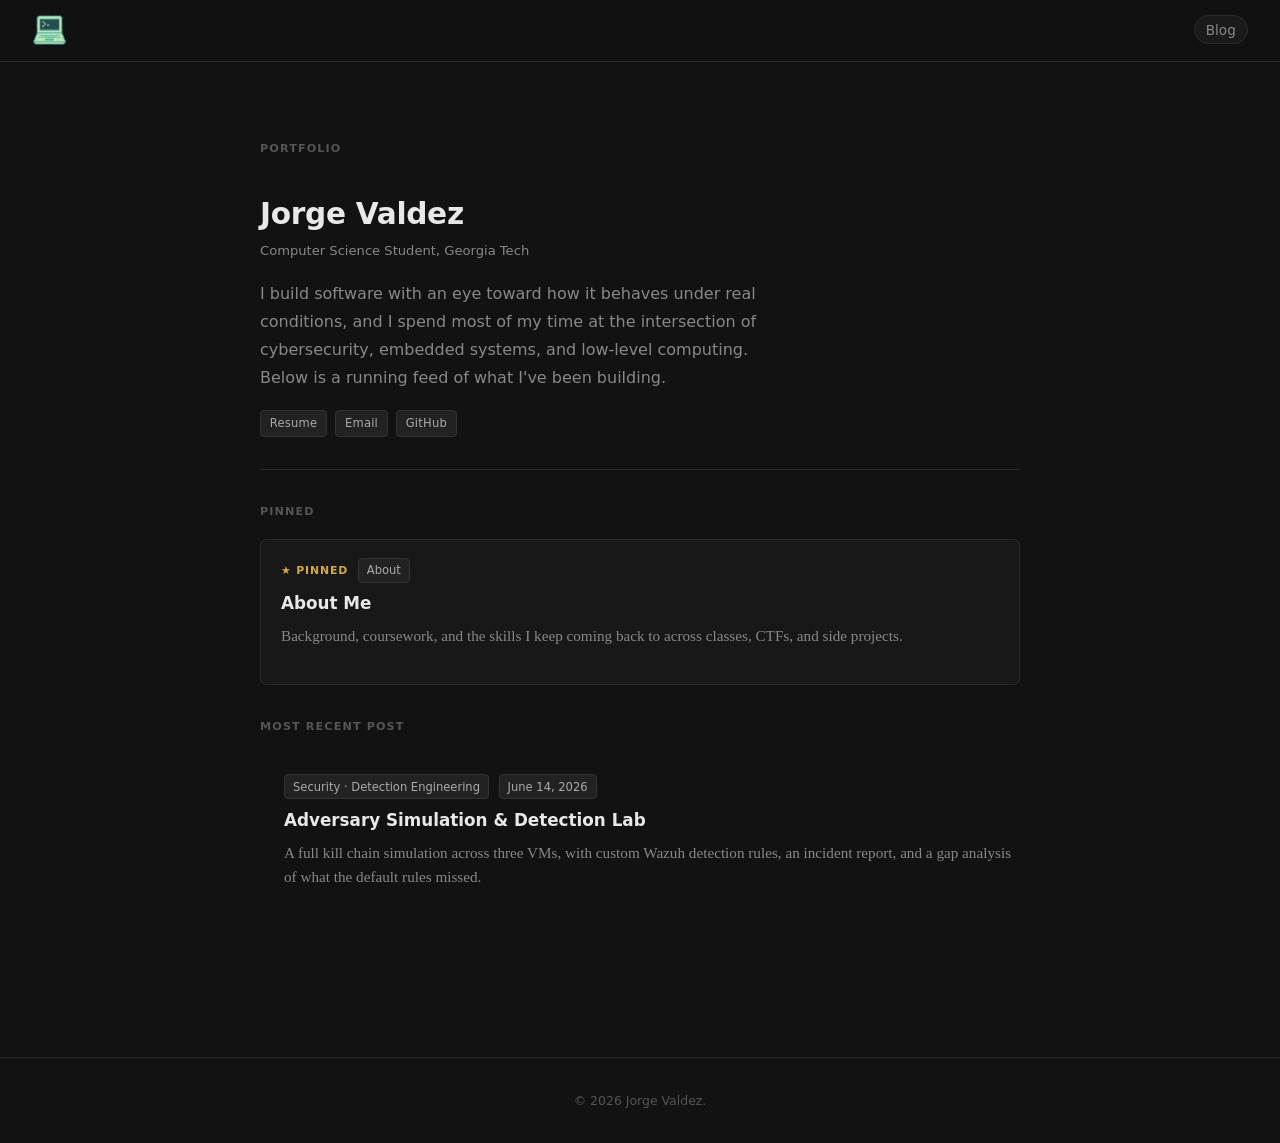
==== index.html @ afc17f44 "Fixed GUI Still want to fix my main portfolio but putting it all on the same website feels like the " ====
<!doctype html>
<html lang="en">
<head>
<meta charset="UTF-8" />
<meta name="viewport" content="width=device-width, initial-scale=1.0" />
<title>Jorge Valdez</title>
<meta name="description" content="Jorge Valdez is a Georgia Tech computer science student focused on cybersecurity, embedded systems, and software engineering." />
<link rel="stylesheet" href="styles.css" />
</head>
<body>

<nav class="navbar">
  <a class="navbar-logo" href="index.html" aria-label="Home">
    <img src="logo.png" alt="Jorge Valdez" />
  </a>
  <ul class="navbar-links">
    <li><a href="blog/index.html">Blog</a></li>
  </ul>
</nav>

<div class="page-wrapper" id="top">
  <main class="content" style="width: 100%; max-width: var(--content-w); margin: 0 auto;">
    <div class="page-head">
      <div class="headline">
        <div class="headline-copy">
          <p class="eyebrow">Portfolio</p>
          <h1 class="post-title">Jorge Valdez</h1>
          <p class="post-author">Computer Science Student, Georgia Tech</p>
          <p class="headline-text">
            I build software with an eye toward how it behaves under real
            conditions, and I spend most of my time at the intersection of
            cybersecurity, embedded systems, and low-level computing. Below
            is a running feed of what I've been building.
          </p>
          <div class="hero-actions">
            <a class="post-tag" href="resume.png" download>Resume</a>
            <a class="post-tag" href="mailto:valdezjorge841@gmail.com">Email</a>
            <a class="post-tag" href="https://github.com/jorgevaldezzz" target="_blank" rel="noreferrer">GitHub</a>
          </div>
        </div>
      </div>
    </div>

    <hr class="post-divider" />

    <p class="section-label">Pinned</p>
    <a class="post-list-item is-pinned" href="about.html" data-pinned-link>
      <div class="post-list-meta-row">
        <span class="post-list-pin" data-pinned-pin>&#9733; Pinned</span>
        <span class="post-list-tag" data-pinned-tag>About</span>
      </div>
      <div class="post-list-title" data-pinned-title>About Me</div>
      <p class="post-list-snippet" data-pinned-snippet>
        Background, coursework, and the skills I keep coming back to across
        classes, CTFs, and side projects.
      </p>
    </a>

    <p class="section-label">Most Recent Post</p>
    <ul class="post-list" id="recent-post-list" aria-live="polite">
      <li>
        <a
          class="post-list-item"
          href="projects/security-lab/index.html"
          data-latest-link
        >
          <div class="post-list-meta-row">
            <span class="post-list-tag" data-latest-category>Security &middot; Detection Engineering</span>
            <span class="post-list-tag" data-latest-date>June 14, 2026</span>
          </div>
          <div class="post-list-title" data-latest-title>Adversary Simulation &amp; Detection Lab</div>
          <p class="post-list-snippet" data-latest-summary>
            A full kill chain simulation across three VMs, with custom Wazuh
            detection rules, an incident report, and a gap analysis of what
            the default rules missed.
          </p>
        </a>
      </li>
    </ul>
  </main>
</div>

<footer class="site-footer">
  <p>&copy; 2026 Jorge Valdez.</p>
</footer>

<script src="scripts.js"></script>
</body>
</html>
---- styles.css ----
/* ============================================================
   Blog stylesheet - inspired by allistair.sh
   Dark-first, editorial, clean. Works standalone or imported.
   ============================================================ */


/* -- Tokens -------------------------------------------------- */

:root {
    --bg: #121212;
    --bg-surface: #1a1a1a;
    --bg-elevated: #222222;
    --bg-code: #181818;
    --border: #2a2a2a;
    --border-soft: #1e1e1e;
    --text: #e8e8e8;
    --text-muted: #888888;
    --text-subtle: #555555;
    --accent: #e8e8e8;
    --callout-info: #4a90d9;
    --callout-warn: #d4a843;
    --callout-note: #888888;
    --callout-danger: #c0504a;
    --callout-success: #4a9d6e;
    --callout-info-bg: rgba(74, 144, 217, 0.06);
    --callout-warn-bg: rgba(212, 168, 67, 0.06);
    --callout-note-bg: rgba(136, 136, 136, 0.05);
    --callout-danger-bg: rgba(192, 80, 74, 0.06);
    --callout-success-bg: rgba(74, 157, 110, 0.06);
    --link: #7db8e8;
    --link-hover: #a8d0f0;
    --tag-bg: #222222;
    --tag-text: #aaaaaa;
    --tag-border: #333333;
    --sidebar-w: 220px;
    --content-w: 760px;
    --gap: 3rem;
    --font-body: Georgia, "Times New Roman", serif;
    --font-ui: system-ui, -apple-system, "Segoe UI", sans-serif;
    --font-mono: "JetBrains Mono", "Fira Code", "Cascadia Code", monospace;
    --size-base: 16px;
    --lh-body: 1.75;
}


/* -- Reset / Base ------------------------------------------- */

*,
*::before,
*::after {
    box-sizing: border-box;
    margin: 0;
    padding: 0;
}

html {
    font-size: var(--size-base);
    scroll-behavior: smooth;
}

body {
    background: var(--bg);
    color: var(--text);
    font-family: var(--font-body);
    line-height: var(--lh-body);
    -webkit-font-smoothing: antialiased;
}

a {
    color: inherit;
}


/* -- Navbar -------------------------------------------------- */

.navbar {
    display: flex;
    align-items: center;
    justify-content: space-between;
    gap: 1rem;
    padding: 0.9rem 2rem;
    border-bottom: 1px solid var(--border);
    font-family: var(--font-ui);
    font-size: 0.85rem;
    position: sticky;
    top: 0;
    background: rgba(18, 18, 18, 0.92);
    backdrop-filter: blur(8px);
    z-index: 100;
}

.navbar-logo {
    display: inline-flex;
    align-items: center;
    font-weight: 600;
    color: var(--text);
    text-decoration: none;
    letter-spacing: -0.02em;
}

.navbar-logo img {
    display: block;
    height: 32px;
    width: auto;
}

.navbar-links {
    display: flex;
    gap: 0.75rem;
    list-style: none;
    flex-wrap: wrap;
}

.navbar-links a {
    color: var(--text-muted);
    text-decoration: none;
    transition: color 0.15s, border-color 0.15s, background 0.15s;
    border: 1px solid var(--border);
    background: var(--bg-surface);
    border-radius: 999px;
    padding: 0.35rem 0.7rem;
}

.navbar-links a:hover {
    color: var(--text);
}


/* -- Page shell --------------------------------------------- */

.page-wrapper {
    display: flex;
    justify-content: center;
    gap: var(--gap);
    padding: 3rem 1.5rem;
    max-width: 1140px;
    margin: 0 auto;
}


/* -- Sidebar TOC -------------------------------------------- */

.sidebar {
    width: var(--sidebar-w);
    flex-shrink: 0;
}

.sidebar-sticky {
    position: sticky;
    top: 2rem;
}

.sidebar-label {
    font-family: var(--font-ui);
    font-size: 0.7rem;
    font-weight: 600;
    letter-spacing: 0.1em;
    text-transform: uppercase;
    color: var(--text-subtle);
    margin-bottom: 0.75rem;
}

.toc {
    list-style: none;
    border-left: 1px solid var(--border);
    padding-left: 1rem;
}

.toc li {
    margin-bottom: 0.35rem;
}

.toc a {
    font-family: var(--font-ui);
    font-size: 0.82rem;
    color: var(--text-muted);
    text-decoration: none;
    display: block;
    padding: 0.15rem 0;
    transition: color 0.15s ease;
}

.toc a:hover,
.toc a.active {
    color: var(--text);
}

.toc a.active {
    border-left: 2px solid var(--accent);
    margin-left: -1rem;
    padding-left: calc(1rem - 2px);
}


/* -- Main content ------------------------------------------- */

.content {
    width: var(--content-w);
    max-width: 100%;
    min-width: 0;
}

.page-head {
    margin-bottom: 1.5rem;
}

.headline {
    display: flex;
    justify-content: space-between;
    gap: 1.5rem;
    align-items: start;
    margin-top: 0.75rem;
    padding: 1.1rem 0 0;
}

.headline-copy {
    min-width: 0;
}

.headline-text {
    color: var(--text-muted);
    font-family: var(--font-ui);
    max-width: 52ch;
    margin-top: 0.75rem;
}

.headline-links {
    display: flex;
    gap: 0.5rem;
    flex-wrap: wrap;
    justify-content: flex-end;
}

.content section {
    padding-bottom: 1rem;
    margin-bottom: 1.5rem;
    border-bottom: 1px solid var(--border-soft);
}

.content section:last-of-type {
    border-bottom: none;
}


/* -- Header -------------------------------------------------- */

.post-banner {
    width: 100%;
    min-height: 180px;
    margin-bottom: 2rem;
}

.post-title {
    font-family: var(--font-ui);
    font-size: 1.85rem;
    font-weight: 700;
    line-height: 1.25;
    letter-spacing: -0.02em;
    color: var(--text);
    margin-bottom: 1rem;
}

.post-author {
    font-family: var(--font-ui);
    font-size: 0.82rem;
    font-weight: 500;
    color: var(--text-muted);
    margin-top: -0.35rem;
    margin-bottom: 0.8rem;
}

.post-meta {
    display: flex;
    align-items: center;
    gap: 1rem;
    flex-wrap: wrap;
    font-family: var(--font-ui);
    font-size: 0.82rem;
    color: var(--text-muted);
    margin-bottom: 1.5rem;
}

.post-meta-sep {
    color: var(--text-subtle);
}

.post-tag {
    display: inline-block;
    font-family: var(--font-ui);
    font-size: 0.72rem;
    font-weight: 500;
    color: var(--tag-text);
    background: var(--tag-bg);
    border: 1px solid var(--tag-border);
    border-radius: 4px;
    padding: 0.15rem 0.55rem;
    text-decoration: none;
    letter-spacing: 0.02em;
    transition: border-color 0.15s, color 0.15s;
}

.post-tag:hover {
    border-color: #555;
    color: var(--text);
}

.post-divider {
    border: none;
    border-top: 1px solid var(--border);
    margin: 1.5rem 0 2rem;
}


/* -- Typography --------------------------------------------- */

.content h1,
.content h2,
.content h3,
.content h4 {
    font-family: var(--font-ui);
    font-weight: 600;
    line-height: 1.3;
    color: var(--text);
    margin-top: 2.25rem;
    margin-bottom: 0.75rem;
    letter-spacing: -0.01em;
}

.content h2 {
    font-size: 1.3rem;
}

.content h3 {
    font-size: 1.1rem;
}

.content h4 {
    font-size: 1rem;
}

.content section[id] {
    scroll-margin-top: 4.5rem;
}

.content h2[id],
.content h3[id],
.content h4[id] {
    scroll-margin-top: 1.5rem;
}

.content p {
    margin-bottom: 1.1rem;
}

.content strong {
    font-weight: 600;
    color: var(--text);
}

.content em {
    font-style: italic;
}

.content ul,
.content ol {
    padding-left: 1.5rem;
    margin-bottom: 1.1rem;
}

.content li {
    margin-bottom: 0.35rem;
}

.content blockquote {
    border-left: 3px solid var(--border);
    margin: 1.5rem 0;
    padding: 0.5rem 1.25rem;
    color: var(--text-muted);
    font-style: italic;
}

.eyebrow {
    font-family: var(--font-ui);
    font-size: 0.7rem;
    font-weight: 600;
    letter-spacing: 0.1em;
    text-transform: uppercase;
    color: var(--text-subtle);
}

.content table {
    width: 100%;
    border-collapse: collapse;
    margin: 1.25rem 0 1.5rem;
    font-family: var(--font-ui);
    font-size: 0.85rem;
    border: 1px solid var(--border);
    background: var(--bg-surface);
}

.content thead th {
    text-align: left;
    font-weight: 600;
    color: var(--text);
    background: var(--bg-elevated);
    border-bottom: 1px solid var(--border);
}

.content th,
.content td {
    padding: 0.75rem 0.9rem;
    vertical-align: top;
    border-bottom: 1px solid var(--border-soft);
}

.content tbody tr:last-child th,
.content tbody tr:last-child td {
    border-bottom: none;
}

.content tbody tr:hover {
    background: rgba(255, 255, 255, 0.02);
}

@media (max-width: 700px) {
    .content table {
        display: block;
        overflow-x: auto;
        -webkit-overflow-scrolling: touch;
    }
    .content table thead,
    .content table tbody {
        display: table;
        min-width: 100%;
    }
    .content th,
    .content td {
        white-space: normal;
    }
}


/* -- Images -------------------------------------------------- */

.content img {
    max-width: 100%;
    border-radius: 5px;
    border: 1px solid var(--border);
    display: block;
    margin: 1.5rem 0 0.5rem;
}

.content figure {
    margin: 1.5rem 0;
}

.series-grid {
    display: grid;
    grid-template-columns: repeat(2, minmax(0, 1fr));
    gap: 1rem;
    margin-top: 1rem;
}

.series-card {
    display: block;
    text-decoration: none;
    color: var(--text);
    border: 1px solid var(--border);
    border-radius: 6px;
    background: var(--bg-surface);
    padding: 1rem;
}

.series-card:hover {
    border-color: #3b3b3b;
}

.series-label {
    display: block;
    font-family: var(--font-ui);
    font-size: 0.7rem;
    letter-spacing: 0.08em;
    text-transform: uppercase;
    color: var(--text-subtle);
    margin-bottom: 0.5rem;
}

.series-card strong {
    display: block;
    font-family: var(--font-ui);
    margin-bottom: 0.35rem;
}


/* -- Inline code -------------------------------------------- */

.content :not(pre)>code {
    font-family: var(--font-mono);
    font-size: 0.83em;
    background: var(--bg-elevated);
    color: #d4b896;
    border: 1px solid var(--border);
    border-radius: 3px;
    padding: 0.1em 0.35em;
}


/* -- Code blocks -------------------------------------------- */

.content pre {
    position: relative;
    background: var(--bg-code);
    border: 1px solid var(--border);
    border-radius: 6px;
    margin: 1.5rem 0;
    overflow-x: auto;
    tab-size: 2;
}

.content pre[data-filename]::before {
    content: attr(data-filename);
    display: block;
    font-family: var(--font-ui);
    font-size: 0.75rem;
    color: var(--text-muted);
    background: var(--bg-elevated);
    border-bottom: 1px solid var(--border);
    padding: 0.45rem 1rem;
    border-radius: 6px 6px 0 0;
    font-style: italic;
}

.content pre code {
    display: block;
    padding: 1.1rem 1.25rem;
    font-family: var(--font-mono);
    font-size: 0.82rem;
    line-height: 1.65;
    color: #c9c9c9;
    background: none;
    border: none;
    border-radius: 0;
    white-space: pre;
    overflow-x: auto;
    counter-reset: line;
}

.content pre code .line {
    display: block;
    counter-increment: line;
}

.content pre code .line::before {
    content: counter(line);
    display: inline-block;
    width: 2.5rem;
    padding-right: 1rem;
    color: var(--text-subtle);
    text-align: right;
    user-select: none;
    font-size: 0.75em;
}


/* -- Callouts ----------------------------------------------- */

.callout {
    border-left: 3px solid;
    border-radius: 0 5px 5px 0;
    padding: 0.85rem 1.15rem;
    margin: 1.5rem 0;
    font-family: var(--font-ui);
    font-size: 0.88rem;
    line-height: 1.6;
}

.callout-label {
    font-weight: 700;
    font-size: 0.75rem;
    letter-spacing: 0.08em;
    text-transform: uppercase;
    margin-bottom: 0.4rem;
    display: block;
}

.callout p {
    margin: 0;
}

.callout--note {
    background: var(--callout-note-bg);
    border-color: var(--callout-note);
    color: var(--text-muted);
}

.callout--note .callout-label {
    color: var(--callout-note);
}

.callout--info {
    background: var(--callout-info-bg);
    border-color: var(--callout-info);
    color: #a8c8e8;
}

.callout--info .callout-label {
    color: var(--callout-info);
}

.callout--warn,
.callout--warning {
    background: var(--callout-warn-bg);
    border-color: var(--callout-warn);
    color: #d4c080;
}

.callout--warn .callout-label,
.callout--warning .callout-label {
    color: var(--callout-warn);
}

.callout--danger,
.callout--important {
    background: var(--callout-danger-bg);
    border-color: var(--callout-danger);
    color: #e0a0a0;
}

.callout--danger .callout-label,
.callout--important .callout-label {
    color: var(--callout-danger);
}

.callout--success {
    background: var(--callout-success-bg);
    border-color: var(--callout-success);
    color: #90c8a8;
}

.callout--success .callout-label {
    color: var(--callout-success);
}


/* -- Breadcrumb --------------------------------------------- */

.breadcrumb {
    display: flex;
    align-items: center;
    gap: 0.4rem;
    font-family: var(--font-ui);
    font-size: 0.8rem;
    color: var(--text-muted);
    margin-bottom: 1.5rem;
}

.breadcrumb a {
    color: var(--text-muted);
    text-decoration: none;
}

.breadcrumb a:hover {
    color: var(--text);
}

.breadcrumb-sep {
    color: var(--text-subtle);
}


/* -- Post nav ----------------------------------------------- */

.post-nav {
    display: flex;
    justify-content: space-between;
    gap: 1rem;
    margin-top: 3rem;
    padding-top: 1.5rem;
    border-top: 1px solid var(--border);
    font-family: var(--font-ui);
    font-size: 0.82rem;
}

.post-nav a {
    color: var(--text-muted);
    text-decoration: none;
    transition: color 0.15s;
}

.post-nav a:hover {
    color: var(--text);
}

.post-nav-next {
    text-align: right;
}


/* -- Footer ----------------------------------------------- */

.site-footer {
    font-family: var(--font-ui);
    font-size: 0.78rem;
    color: var(--text-subtle);
    text-align: center;
    padding: 2rem 1.5rem;
    border-top: 1px solid var(--border);
    margin-top: 4rem;
}

.site-footer a {
    color: var(--text-muted);
    text-decoration: none;
}

.site-footer a:hover {
    color: var(--text);
}

.footer-links {
    display: flex;
    justify-content: center;
    gap: 1.25rem;
    list-style: none;
    margin-top: 0.75rem;
}


/* -- Responsive --------------------------------------------- */

@media (max-width: 900px) {
    .page-wrapper {
        padding: 2rem 1.25rem;
    }
    .sidebar {
        display: none;
    }
    .content {
        width: 100%;
    }
    .navbar {
        padding: 0.9rem 1rem;
        flex-direction: column;
        align-items: flex-start;
    }
    .headline {
        flex-direction: column;
    }
    .headline-links {
        justify-content: flex-start;
    }
    .series-grid {
        grid-template-columns: 1fr;
    }
}

@media (max-width: 600px) {
    .page-wrapper {
        padding: 1.5rem 1rem;
    }
    .post-title {
        font-size: 1.45rem;
    }
}


/* ============================================================
   Additions for the combined about-me + projects single page.
   These extend the tokens above rather than introducing new ones.
   ============================================================ */

/* Skill / interest chips, reusing the post-tag look but non-link */
.chip-row {
    display: flex;
    flex-wrap: wrap;
    gap: 0.5rem;
    margin: 1rem 0 1.5rem;
}

.chip {
    display: inline-block;
    font-family: var(--font-ui);
    font-size: 0.78rem;
    color: var(--tag-text);
    background: var(--tag-bg);
    border: 1px solid var(--tag-border);
    border-radius: 4px;
    padding: 0.3rem 0.65rem;
}

/* Project entries within the Projects section */
.project-entry {
    margin-bottom: 2rem;
    padding-bottom: 1.5rem;
    border-bottom: 1px solid var(--border-soft);
}

.project-entry:last-child {
    border-bottom: none;
    margin-bottom: 0;
    padding-bottom: 0;
}

.project-stack {
    font-family: var(--font-ui);
    font-size: 0.82rem;
    color: var(--text-subtle);
    margin-top: -0.5rem;
    margin-bottom: 0.75rem;
}

.project-links {
    display: flex;
    gap: 1rem;
    font-family: var(--font-ui);
    font-size: 0.82rem;
    margin-top: 0.5rem;
}

.project-links a {
    color: var(--link);
    text-decoration: none;
    border-bottom: 1px solid transparent;
}

.project-links a:hover {
    color: var(--link-hover);
    border-bottom-color: var(--link-hover);
}

/* Featured project (Security Lab) gets a slightly raised card */
.feature-card {
    background: var(--bg-surface);
    border: 1px solid var(--border);
    border-radius: 6px;
    padding: 1.25rem 1.5rem;
    margin: 1rem 0 1.5rem;
}

.feature-card h3 {
    margin-top: 0;
}

/* ============================================================
   Home page: blog-style post feed (pinned entry + project list)
   ============================================================ */

.post-list {
    list-style: none;
}

.post-list-item {
    display: block;
    padding: 1.25rem 0;
    border-bottom: 1px solid var(--border-soft);
    text-decoration: none;
    color: inherit;
}

.post-list-item:last-child {
    border-bottom: none;
}

.post-list-item.is-pinned {
    display: block;
    background: var(--callout-note-bg);
    border: 1px solid var(--border);
    border-radius: 6px;
    padding: 1.1rem 1.25rem;
    margin-bottom: 1.5rem;
}

.post-list-meta-row {
    display: flex;
    align-items: center;
    gap: 0.6rem;
    margin-bottom: 0.4rem;
    flex-wrap: wrap;
}

.post-list-pin {
    font-family: var(--font-ui);
    font-size: 0.68rem;
    font-weight: 700;
    letter-spacing: 0.08em;
    text-transform: uppercase;
    color: var(--callout-warn);
}

.post-list-tag {
    font-family: var(--font-ui);
    font-size: 0.72rem;
    color: var(--tag-text);
    background: var(--tag-bg);
    border: 1px solid var(--tag-border);
    border-radius: 4px;
    padding: 0.1rem 0.5rem;
}

.post-list-title {
    font-family: var(--font-ui);
    font-size: 1.05rem;
    font-weight: 600;
    color: var(--text);
    margin-bottom: 0.35rem;
    transition: color 0.15s;
}

.post-list-item:hover .post-list-title {
    color: var(--link-hover);
}

.post-list-snippet {
    font-family: var(--font-body);
    font-size: 0.95rem;
    color: var(--text-muted);
    line-height: 1.6;
}

.hero-actions {
    display: flex;
    gap: 0.5rem;
    flex-wrap: wrap;
    margin: 1rem 0 0.5rem;
}

.section-label {
    font-family: var(--font-ui);
    font-size: 0.7rem;
    font-weight: 600;
    letter-spacing: 0.1em;
    text-transform: uppercase;
    color: var(--text-subtle);
    margin: 2rem 0 0.5rem;
}

.section-label:first-child {
    margin-top: 0;
}

/* ============================================================
   Minimal blog home (allistair.sh-style): narrow single column,
   bracketed section markers, plain post list, icon footer.
   ============================================================ */

.minimal-nav {
    display: flex;
    align-items: center;
    justify-content: space-between;
    max-width: 640px;
    margin: 0 auto;
    padding: 1.5rem 1.5rem 0;
    font-family: var(--font-ui);
    font-size: 0.9rem;
}

.minimal-nav a {
    color: var(--text);
    text-decoration: none;
}

.minimal-nav-links {
    display: flex;
    gap: 1.25rem;
    list-style: none;
}

.minimal-nav-links a {
    color: var(--text-muted);
}

.minimal-nav-links a:hover {
    color: var(--text);
}

.minimal-page {
    max-width: 640px;
    margin: 0 auto;
    padding: 2.5rem 1.5rem 4rem;
    font-family: var(--font-ui);
}

.minimal-page p {
    color: var(--text-muted);
    line-height: 1.75;
    margin-bottom: 1.1rem;
}

.minimal-page p.lead {
    color: var(--text);
    font-size: 1.05rem;
}

.bracket-label {
    display: inline-block;
    font-size: 0.85rem;
    color: var(--text-subtle);
    margin: 2.5rem 0 1rem;
}

.bracket-label:first-of-type {
    margin-top: 2rem;
}

.bracket-label a {
    color: var(--text-subtle);
    text-decoration: none;
}

.bracket-label a:hover {
    color: var(--text);
}

.post-year {
    font-family: var(--font-ui);
    font-size: 0.78rem;
    color: var(--text-subtle);
    margin: 1.5rem 0 0.5rem;
}

.plain-post-list {
    list-style: none;
}

.plain-post-entry {
    padding: 0.85rem 0;
}

.plain-post-title {
    color: var(--text);
    text-decoration: none;
    font-weight: 500;
    transition: color 0.15s;
}

.plain-post-title:hover {
    color: var(--link-hover);
}

.plain-post-meta {
    display: block;
    font-size: 0.8rem;
    color: var(--text-subtle);
    margin-top: 0.2rem;
}

.minimal-footer {
    max-width: 640px;
    margin: 3rem auto 0;
    padding: 1.5rem 1.5rem 2.5rem;
    border-top: 1px solid var(--border-soft);
    font-family: var(--font-ui);
    font-size: 0.8rem;
    color: var(--text-subtle);
}

.minimal-footer-icons {
    display: flex;
    gap: 1rem;
    list-style: none;
    margin-top: 0.75rem;
}

.minimal-footer-icons a {
    display: inline-flex;
    align-items: center;
    color: var(--text-muted);
    text-decoration: none;
}

.minimal-footer-icons a:hover {
    color: var(--text);
}

.minimal-footer-icons svg {
    width: 16px;
    height: 16px;
    fill: currentColor;
}
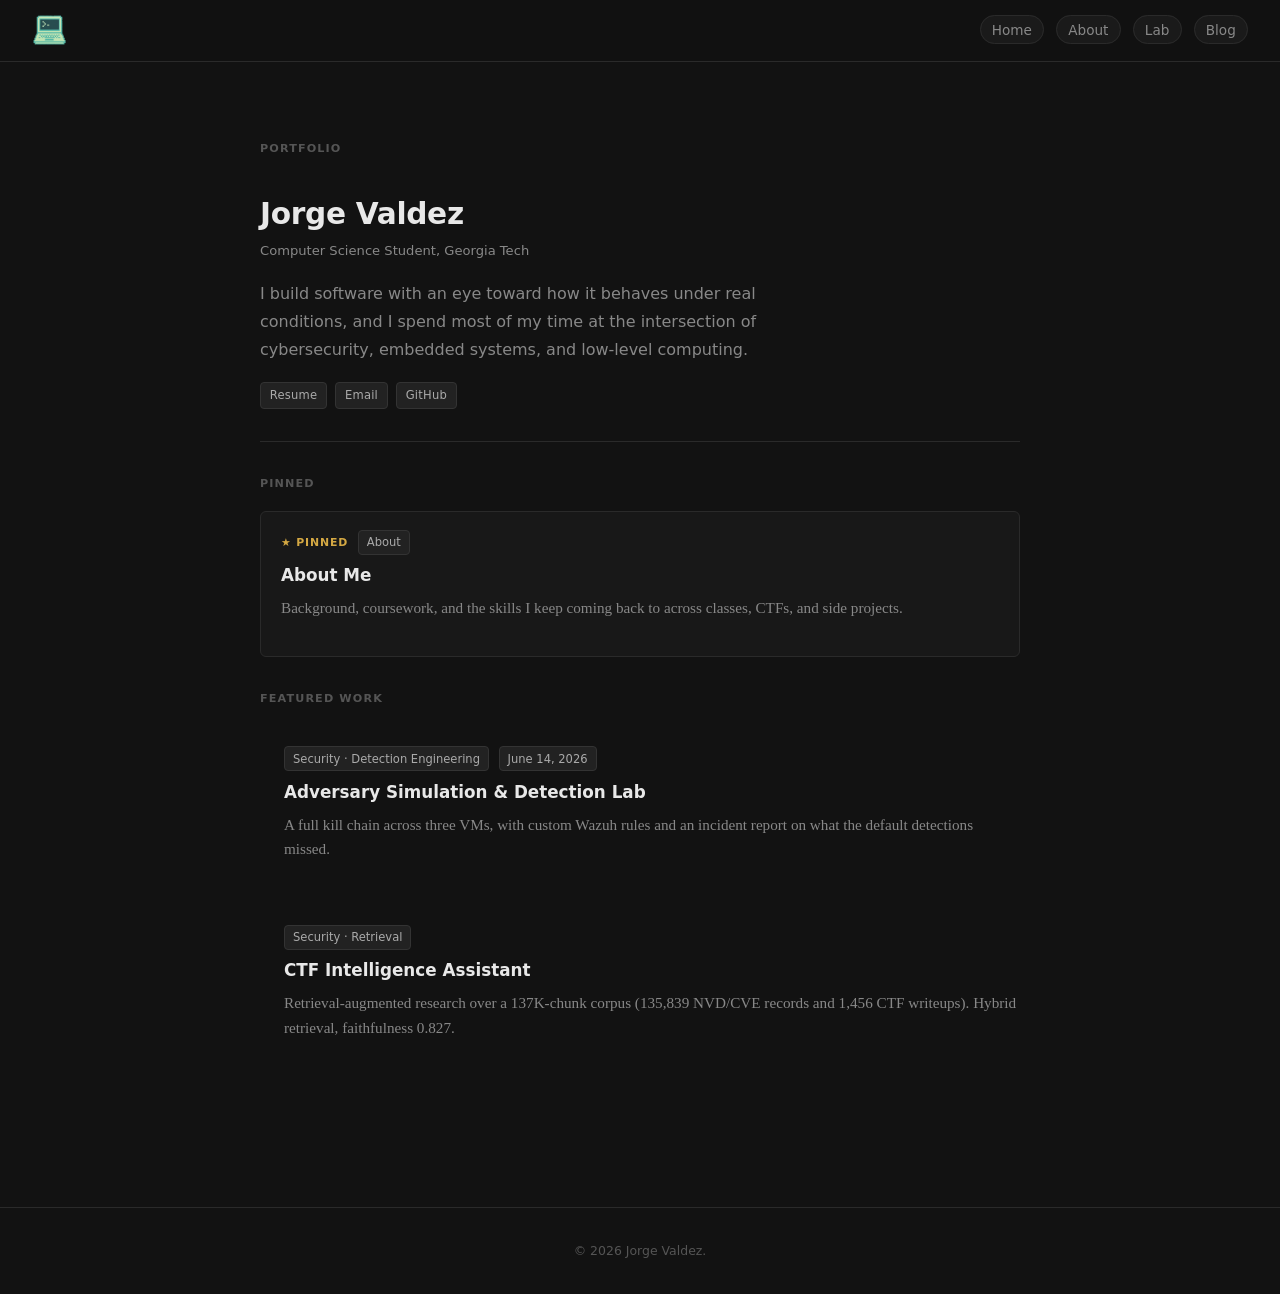
==== commit cb49af65: "Lead the portfolio with the detection lab and CTF tool Replace the home page's single latest-post fr" ====
--- a/index.html
+++ b/index.html
@@ -14,6 +14,9 @@
     <img src="logo.png" alt="Jorge Valdez" />
   </a>
   <ul class="navbar-links">
+    <li><a href="index.html">Home</a></li>
+    <li><a href="about.html">About</a></li>
+    <li><a href="projects/security-lab/index.html">Lab</a></li>
     <li><a href="blog/index.html">Blog</a></li>
   </ul>
 </nav>
@@ -29,8 +32,7 @@
           <p class="headline-text">
             I build software with an eye toward how it behaves under real
             conditions, and I spend most of my time at the intersection of
-            cybersecurity, embedded systems, and low-level computing. Below
-            is a running feed of what I've been building.
+            cybersecurity, embedded systems, and low-level computing.
           </p>
           <div class="hero-actions">
             <a class="post-tag" href="resume.png" download>Resume</a>
@@ -44,35 +46,43 @@
     <hr class="post-divider" />
 
     <p class="section-label">Pinned</p>
-    <a class="post-list-item is-pinned" href="about.html" data-pinned-link>
+    <a class="post-list-item is-pinned" href="about.html">
       <div class="post-list-meta-row">
-        <span class="post-list-pin" data-pinned-pin>&#9733; Pinned</span>
-        <span class="post-list-tag" data-pinned-tag>About</span>
+        <span class="post-list-pin">&#9733; Pinned</span>
+        <span class="post-list-tag">About</span>
       </div>
-      <div class="post-list-title" data-pinned-title>About Me</div>
-      <p class="post-list-snippet" data-pinned-snippet>
+      <div class="post-list-title">About Me</div>
+      <p class="post-list-snippet">
         Background, coursework, and the skills I keep coming back to across
         classes, CTFs, and side projects.
       </p>
     </a>
 
-    <p class="section-label">Most Recent Post</p>
-    <ul class="post-list" id="recent-post-list" aria-live="polite">
+    <p class="section-label">Featured Work</p>
+    <ul class="post-list">
       <li>
-        <a
-          class="post-list-item"
-          href="projects/security-lab/index.html"
-          data-latest-link
-        >
+        <a class="post-list-item" href="projects/security-lab/index.html">
           <div class="post-list-meta-row">
-            <span class="post-list-tag" data-latest-category>Security &middot; Detection Engineering</span>
-            <span class="post-list-tag" data-latest-date>June 14, 2026</span>
+            <span class="post-list-tag">Security &middot; Detection Engineering</span>
+            <span class="post-list-tag">June 14, 2026</span>
           </div>
-          <div class="post-list-title" data-latest-title>Adversary Simulation &amp; Detection Lab</div>
-          <p class="post-list-snippet" data-latest-summary>
-            A full kill chain simulation across three VMs, with custom Wazuh
-            detection rules, an incident report, and a gap analysis of what
-            the default rules missed.
+          <div class="post-list-title">Adversary Simulation &amp; Detection Lab</div>
+          <p class="post-list-snippet">
+            A full kill chain across three VMs, with custom Wazuh rules and
+            an incident report on what the default detections missed.
+          </p>
+        </a>
+      </li>
+      <li>
+        <a class="post-list-item" href="https://github.com/jorgevaldezzz/RAG-Bot-Research-Tool" target="_blank" rel="noreferrer">
+          <div class="post-list-meta-row">
+            <span class="post-list-tag">Security &middot; Retrieval</span>
+          </div>
+          <div class="post-list-title">CTF Intelligence Assistant</div>
+          <p class="post-list-snippet">
+            Retrieval-augmented research over a 137K-chunk corpus (135,839
+            NVD/CVE records and 1,456 CTF writeups). Hybrid retrieval,
+            faithfulness 0.827.
           </p>
         </a>
       </li>
@@ -84,6 +94,5 @@
   <p>&copy; 2026 Jorge Valdez.</p>
 </footer>
 
-<script src="scripts.js"></script>
 </body>
 </html> 
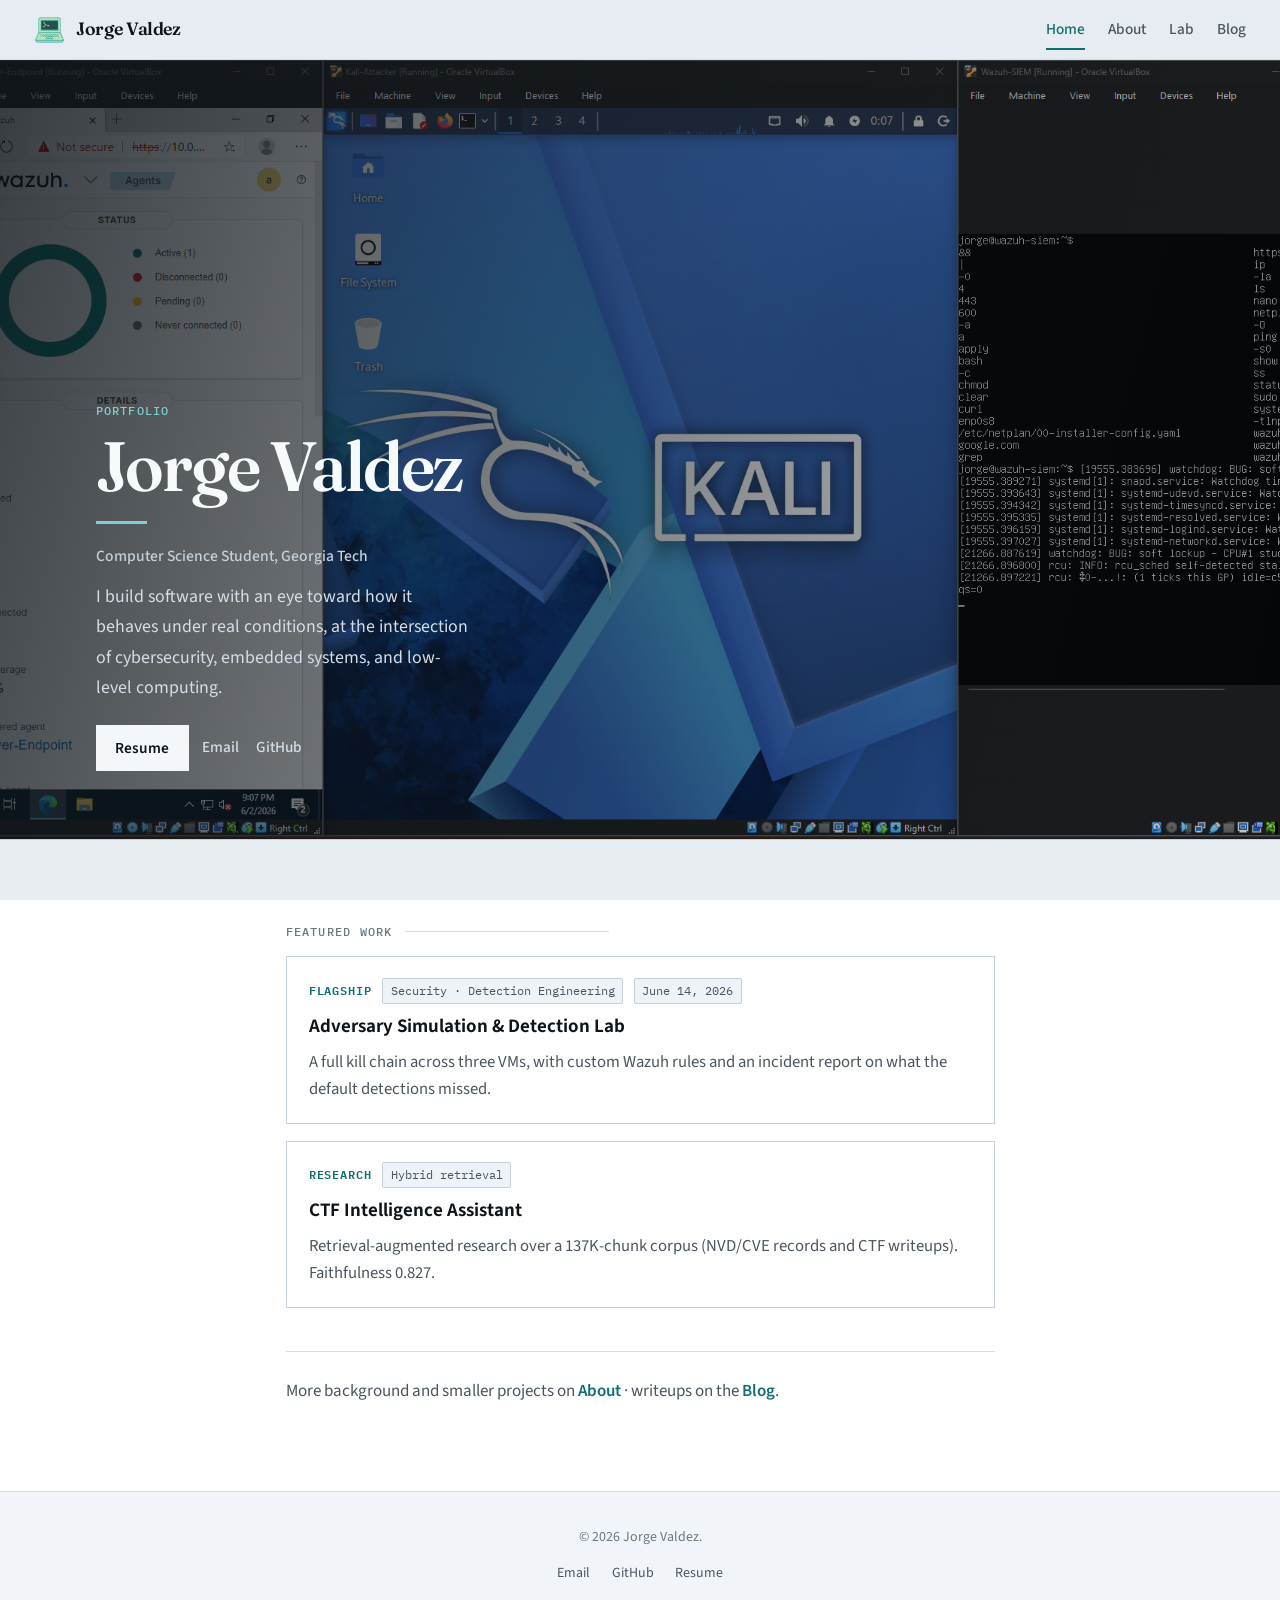
==== commit f23e3b5a: "Redesign portfolio with Signal Field theme Replace the flat dark blog shell with a shared light cool" ====
--- a/index.html
+++ b/index.html
@@ -5,13 +5,17 @@
 <meta name="viewport" content="width=device-width, initial-scale=1.0" />
 <title>Jorge Valdez</title>
 <meta name="description" content="Jorge Valdez is a Georgia Tech computer science student focused on cybersecurity, embedded systems, and software engineering." />
+<link rel="preconnect" href="https://fonts.googleapis.com" />
+<link rel="preconnect" href="https://fonts.gstatic.com" crossorigin />
+<link href="https://fonts.googleapis.com/css2?family=Fraunces:opsz,wght@9..144,500;9..144,600;9..144,700&family=IBM+Plex+Mono:wght@400;500;600&family=Source+Sans+3:wght@400;500;600;700&display=swap" rel="stylesheet" />
 <link rel="stylesheet" href="styles.css" />
 </head>
 <body>
 
 <nav class="navbar">
   <a class="navbar-logo" href="index.html" aria-label="Home">
-    <img src="logo.png" alt="Jorge Valdez" />
+    <img src="logo.png" alt="" />
+    <span class="navbar-wordmark">Jorge Valdez</span>
   </a>
   <ul class="navbar-links">
     <li><a href="index.html">Home</a></li>
@@ -21,78 +25,77 @@
   </ul>
 </nav>
 
-<div class="page-wrapper" id="top">
-  <main class="content" style="width: 100%; max-width: var(--content-w); margin: 0 auto;">
-    <div class="page-head">
-      <div class="headline">
-        <div class="headline-copy">
-          <p class="eyebrow">Portfolio</p>
-          <h1 class="post-title">Jorge Valdez</h1>
-          <p class="post-author">Computer Science Student, Georgia Tech</p>
-          <p class="headline-text">
-            I build software with an eye toward how it behaves under real
-            conditions, and I spend most of my time at the intersection of
-            cybersecurity, embedded systems, and low-level computing.
-          </p>
-          <div class="hero-actions">
-            <a class="post-tag" href="resume.png" download>Resume</a>
-            <a class="post-tag" href="mailto:valdezjorge841@gmail.com">Email</a>
-            <a class="post-tag" href="https://github.com/jorgevaldezzz" target="_blank" rel="noreferrer">GitHub</a>
-          </div>
-        </div>
-      </div>
+<header
+  class="home-hero"
+  style="--home-hero-image: url('projects/security-lab/assets/images/banner-home.png')"
+>
+  <div class="home-hero-inner">
+    <p class="eyebrow reveal-on-load">Portfolio</p>
+    <h1 class="post-title reveal-on-load delay-1">Jorge Valdez</h1>
+    <span class="signal-bar" aria-hidden="true"></span>
+    <p class="post-author reveal-on-load delay-2">Computer Science Student, Georgia Tech</p>
+    <p class="headline-text reveal-on-load delay-2">
+      I build software with an eye toward how it behaves under real conditions,
+      at the intersection of cybersecurity, embedded systems, and low-level computing.
+    </p>
+    <div class="hero-actions reveal-on-load delay-3">
+      <a class="btn-primary" href="resume.png" download>Resume</a>
+      <a class="text-link" href="mailto:valdezjorge841@gmail.com">Email</a>
+      <a class="text-link" href="https://github.com/jorgevaldezzz" target="_blank" rel="noreferrer">GitHub</a>
     </div>
+  </div>
+</header>
 
-    <hr class="post-divider" />
+<main class="home-main">
+  <p class="section-label">Featured work</p>
 
-    <p class="section-label">Pinned</p>
-    <a class="post-list-item is-pinned" href="about.html">
-      <div class="post-list-meta-row">
-        <span class="post-list-pin">&#9733; Pinned</span>
-        <span class="post-list-tag">About</span>
-      </div>
-      <div class="post-list-title">About Me</div>
-      <p class="post-list-snippet">
-        Background, coursework, and the skills I keep coming back to across
-        classes, CTFs, and side projects.
-      </p>
-    </a>
+  <a class="post-list-item is-featured" href="projects/security-lab/index.html">
+    <div class="post-list-meta-row">
+      <span class="post-list-pin">Flagship</span>
+      <span class="post-list-tag">Security · Detection Engineering</span>
+      <span class="post-list-tag">June 14, 2026</span>
+    </div>
+    <div class="post-list-title">Adversary Simulation &amp; Detection Lab</div>
+    <p class="post-list-snippet">
+      A full kill chain across three VMs, with custom Wazuh rules and an incident
+      report on what the default detections missed.
+    </p>
+  </a>
 
-    <p class="section-label">Featured Work</p>
-    <ul class="post-list">
-      <li>
-        <a class="post-list-item" href="projects/security-lab/index.html">
-          <div class="post-list-meta-row">
-            <span class="post-list-tag">Security &middot; Detection Engineering</span>
-            <span class="post-list-tag">June 14, 2026</span>
-          </div>
-          <div class="post-list-title">Adversary Simulation &amp; Detection Lab</div>
-          <p class="post-list-snippet">
-            A full kill chain across three VMs, with custom Wazuh rules and
-            an incident report on what the default detections missed.
-          </p>
-        </a>
-      </li>
-      <li>
-        <a class="post-list-item" href="https://github.com/jorgevaldezzz/RAG-Bot-Research-Tool" target="_blank" rel="noreferrer">
-          <div class="post-list-meta-row">
-            <span class="post-list-tag">Security &middot; Retrieval</span>
-          </div>
-          <div class="post-list-title">CTF Intelligence Assistant</div>
-          <p class="post-list-snippet">
-            Retrieval-augmented research over a 137K-chunk corpus (135,839
-            NVD/CVE records and 1,456 CTF writeups). Hybrid retrieval,
-            faithfulness 0.827.
-          </p>
-        </a>
-      </li>
-    </ul>
-  </main>
-</div>
+  <a
+    class="post-list-item is-featured"
+    href="https://github.com/jorgevaldezzz/RAG-Bot-Research-Tool"
+    target="_blank"
+    rel="noreferrer"
+  >
+    <div class="post-list-meta-row">
+      <span class="post-list-pin">Research</span>
+      <span class="post-list-tag">Hybrid retrieval</span>
+    </div>
+    <div class="post-list-title">CTF Intelligence Assistant</div>
+    <p class="post-list-snippet">
+      Retrieval-augmented research over a 137K-chunk corpus (NVD/CVE records and
+      CTF writeups). Faithfulness 0.827.
+    </p>
+  </a>
+
+  <p class="home-more">
+    More background and smaller projects on
+    <a href="about.html">About</a>
+    · writeups on the
+    <a href="blog/index.html">Blog</a>.
+  </p>
+</main>
 
 <footer class="site-footer">
   <p>&copy; 2026 Jorge Valdez.</p>
+  <ul class="footer-links">
+    <li><a href="mailto:valdezjorge841@gmail.com">Email</a></li>
+    <li><a href="https://github.com/jorgevaldezzz" target="_blank" rel="noreferrer">GitHub</a></li>
+    <li><a href="resume.png" download>Resume</a></li>
+  </ul>
 </footer>
 
+<script src="scripts.js"></script>
 </body>
-</html> 
+</html>
--- a/styles.css
+++ b/styles.css
@@ -1,1079 +1,1297 @@
 /* ============================================================
-   Blog stylesheet - inspired by allistair.sh
-   Dark-first, editorial, clean. Works standalone or imported.
+   Signal Field — portfolio design system
+   Cool light field, teal signal accent, Fraunces + Source Sans 3
    ============================================================ */
 
-
-/* -- Tokens -------------------------------------------------- */
-
 :root {
-    --bg: #121212;
-    --bg-surface: #1a1a1a;
-    --bg-elevated: #222222;
-    --bg-code: #181818;
-    --border: #2a2a2a;
-    --border-soft: #1e1e1e;
-    --text: #e8e8e8;
-    --text-muted: #888888;
-    --text-subtle: #555555;
-    --accent: #e8e8e8;
-    --callout-info: #4a90d9;
-    --callout-warn: #d4a843;
-    --callout-note: #888888;
-    --callout-danger: #c0504a;
-    --callout-success: #4a9d6e;
-    --callout-info-bg: rgba(74, 144, 217, 0.06);
-    --callout-warn-bg: rgba(212, 168, 67, 0.06);
-    --callout-note-bg: rgba(136, 136, 136, 0.05);
-    --callout-danger-bg: rgba(192, 80, 74, 0.06);
-    --callout-success-bg: rgba(74, 157, 110, 0.06);
-    --link: #7db8e8;
-    --link-hover: #a8d0f0;
-    --tag-bg: #222222;
-    --tag-text: #aaaaaa;
-    --tag-border: #333333;
-    --sidebar-w: 220px;
-    --content-w: 760px;
-    --gap: 3rem;
-    --font-body: Georgia, "Times New Roman", serif;
-    --font-ui: system-ui, -apple-system, "Segoe UI", sans-serif;
-    --font-mono: "JetBrains Mono", "Fira Code", "Cascadia Code", monospace;
-    --size-base: 16px;
-    --lh-body: 1.75;
-}
-
-
-/* -- Reset / Base ------------------------------------------- */
+  --bg: #e8edf2;
+  --bg-wash: #dfe7ef;
+  --bg-surface: #f4f7fa;
+  --bg-elevated: #ffffff;
+  --bg-code: #0e1419;
+  --border: #c5d0db;
+  --border-soft: #d5dee8;
+  --text: #0e1419;
+  --text-muted: #4a5560;
+  --text-subtle: #6b7785;
+  --accent: #0f6e6e;
+  --accent-hover: #0b5757;
+  --accent-soft: rgba(15, 110, 110, 0.1);
+  --callout-info: #2a6f9e;
+  --callout-warn: #9a6b1f;
+  --callout-note: #6b7785;
+  --callout-danger: #a03a35;
+  --callout-success: #2f7a52;
+  --callout-info-bg: rgba(42, 111, 158, 0.08);
+  --callout-warn-bg: rgba(154, 107, 31, 0.08);
+  --callout-note-bg: rgba(107, 119, 133, 0.08);
+  --callout-danger-bg: rgba(160, 58, 53, 0.08);
+  --callout-success-bg: rgba(47, 122, 82, 0.08);
+  --link: #0f6e6e;
+  --link-hover: #0b5757;
+  --tag-bg: #eef3f7;
+  --tag-text: #4a5560;
+  --tag-border: #c5d0db;
+  --sidebar-w: 220px;
+  --content-w: 760px;
+  --gap: 3rem;
+  --font-display: "Fraunces", Georgia, "Times New Roman", serif;
+  --font-body: "Source Sans 3", "Segoe UI", sans-serif;
+  --font-ui: "Source Sans 3", "Segoe UI", sans-serif;
+  --font-mono: "IBM Plex Mono", "Cascadia Code", ui-monospace, monospace;
+  --size-base: 17px;
+  --lh-body: 1.7;
+  --motion: 0.45s;
+  --motion-fast: 0.18s;
+  --nav-h: 3.5rem;
+  --grid-line: rgba(15, 110, 110, 0.07);
+}
 
 *,
 *::before,
 *::after {
-    box-sizing: border-box;
-    margin: 0;
-    padding: 0;
+  box-sizing: border-box;
+  margin: 0;
+  padding: 0;
 }
 
 html {
-    font-size: var(--size-base);
-    scroll-behavior: smooth;
+  font-size: var(--size-base);
+  scroll-behavior: smooth;
 }
 
 body {
-    background: var(--bg);
-    color: var(--text);
-    font-family: var(--font-body);
-    line-height: var(--lh-body);
-    -webkit-font-smoothing: antialiased;
+  background:
+    linear-gradient(180deg, var(--bg-wash) 0%, var(--bg) 28%, var(--bg) 100%);
+  background-attachment: fixed;
+  color: var(--text);
+  font-family: var(--font-body);
+  line-height: var(--lh-body);
+  -webkit-font-smoothing: antialiased;
+  min-height: 100vh;
+  overflow-x: clip;
 }
 
 a {
-    color: inherit;
-}
-
-
-/* -- Navbar -------------------------------------------------- */
+  color: inherit;
+}
+
+:focus-visible {
+  outline: 2px solid var(--accent);
+  outline-offset: 3px;
+}
+
+/* -- Fonts head snippet (pages load Google Fonts) --------------- */
+
+.font-display {
+  font-family: var(--font-display);
+}
+
+/* -- Navbar ---------------------------------------------------- */
 
 .navbar {
-    display: flex;
-    align-items: center;
-    justify-content: space-between;
-    gap: 1rem;
-    padding: 0.9rem 2rem;
-    border-bottom: 1px solid var(--border);
-    font-family: var(--font-ui);
-    font-size: 0.85rem;
-    position: sticky;
-    top: 0;
-    background: rgba(18, 18, 18, 0.92);
-    backdrop-filter: blur(8px);
-    z-index: 100;
+  display: flex;
+  align-items: center;
+  justify-content: space-between;
+  gap: 1rem;
+  flex-wrap: wrap;
+  padding: 0.85rem 2rem;
+  border-bottom: 1px solid var(--border-soft);
+  font-family: var(--font-ui);
+  font-size: 0.9rem;
+  position: sticky;
+  top: 0;
+  background: rgba(232, 237, 242, 0.9);
+  backdrop-filter: blur(10px);
+  z-index: 100;
+}
+
+.navbar-end {
+  display: flex;
+  align-items: center;
+  gap: 0.5rem 1rem;
+  flex-wrap: wrap;
 }
 
 .navbar-logo {
-    display: inline-flex;
-    align-items: center;
-    font-weight: 600;
-    color: var(--text);
-    text-decoration: none;
-    letter-spacing: -0.02em;
+  display: inline-flex;
+  align-items: center;
+  gap: 0.65rem;
+  font-family: var(--font-display);
+  font-weight: 600;
+  font-size: 1.05rem;
+  color: var(--text);
+  text-decoration: none;
+  letter-spacing: -0.02em;
 }
 
 .navbar-logo img {
-    display: block;
-    height: 32px;
-    width: auto;
+  display: block;
+  height: 28px;
+  width: auto;
+}
+
+.navbar-wordmark {
+  display: none;
+}
+
+@media (min-width: 520px) {
+  .navbar-wordmark {
+    display: inline;
+  }
 }
 
 .navbar-links {
-    display: flex;
-    gap: 0.75rem;
-    list-style: none;
-    flex-wrap: wrap;
+  display: flex;
+  gap: 0.15rem 1.35rem;
+  list-style: none;
+  flex-wrap: wrap;
+  align-items: center;
 }
 
 .navbar-links a {
-    color: var(--text-muted);
-    text-decoration: none;
-    transition: color 0.15s, border-color 0.15s, background 0.15s;
-    border: 1px solid var(--border);
-    background: var(--bg-surface);
-    border-radius: 999px;
-    padding: 0.35rem 0.7rem;
+  color: var(--text-muted);
+  text-decoration: none;
+  transition: color var(--motion-fast);
+  font-weight: 500;
+  border: none;
+  background: none;
+  border-radius: 0;
+  padding: 0.2rem 0;
+  position: relative;
 }
 
 .navbar-links a:hover {
-    color: var(--text);
-}
-
-
-/* -- Page shell --------------------------------------------- */
+  color: var(--text);
+}
+
+.navbar-links a.is-active,
+.navbar-links a[aria-current="page"] {
+  color: var(--accent);
+}
+
+.navbar-links a.is-active::after,
+.navbar-links a[aria-current="page"]::after {
+  content: "";
+  position: absolute;
+  left: 0;
+  right: 0;
+  bottom: -0.35rem;
+  height: 2px;
+  background: var(--accent);
+}
+
+.navbar-lab-links {
+  display: flex;
+  gap: 0.75rem;
+  list-style: none;
+  margin-left: 0.5rem;
+  padding-left: 1rem;
+  border-left: 1px solid var(--border);
+}
+
+.navbar-lab-links a {
+  font-family: var(--font-mono);
+  font-size: 0.75rem;
+  color: var(--text-subtle);
+  text-decoration: none;
+}
+
+.navbar-lab-links a:hover {
+  color: var(--accent);
+}
+
+/* -- Page shell ------------------------------------------------ */
 
 .page-wrapper {
-    display: flex;
-    justify-content: center;
-    gap: var(--gap);
-    padding: 3rem 1.5rem;
-    max-width: 1140px;
-    margin: 0 auto;
-}
-
-
-/* -- Sidebar TOC -------------------------------------------- */
+  display: flex;
+  justify-content: center;
+  gap: var(--gap);
+  padding: 2.75rem 1.5rem 1rem;
+  max-width: 1140px;
+  margin: 0 auto;
+}
+
+/* -- Sidebar TOC ----------------------------------------------- */
 
 .sidebar {
-    width: var(--sidebar-w);
-    flex-shrink: 0;
+  width: var(--sidebar-w);
+  flex-shrink: 0;
 }
 
 .sidebar-sticky {
-    position: sticky;
-    top: 2rem;
+  position: sticky;
+  top: calc(var(--nav-h) + 1rem);
 }
 
 .sidebar-label {
-    font-family: var(--font-ui);
-    font-size: 0.7rem;
-    font-weight: 600;
-    letter-spacing: 0.1em;
-    text-transform: uppercase;
-    color: var(--text-subtle);
-    margin-bottom: 0.75rem;
+  font-family: var(--font-mono);
+  font-size: 0.68rem;
+  font-weight: 500;
+  letter-spacing: 0.08em;
+  text-transform: uppercase;
+  color: var(--text-subtle);
+  margin-bottom: 0.75rem;
 }
 
 .toc {
-    list-style: none;
-    border-left: 1px solid var(--border);
-    padding-left: 1rem;
+  list-style: none;
+  border-left: 1px solid var(--border);
+  padding-left: 1rem;
 }
 
 .toc li {
-    margin-bottom: 0.35rem;
+  margin-bottom: 0.35rem;
 }
 
 .toc a {
-    font-family: var(--font-ui);
-    font-size: 0.82rem;
-    color: var(--text-muted);
-    text-decoration: none;
-    display: block;
-    padding: 0.15rem 0;
-    transition: color 0.15s ease;
+  font-family: var(--font-ui);
+  font-size: 0.84rem;
+  color: var(--text-muted);
+  text-decoration: none;
+  display: block;
+  padding: 0.15rem 0;
+  transition: color var(--motion-fast);
 }
 
 .toc a:hover,
 .toc a.active {
-    color: var(--text);
+  color: var(--text);
 }
 
 .toc a.active {
-    border-left: 2px solid var(--accent);
-    margin-left: -1rem;
-    padding-left: calc(1rem - 2px);
-}
-
-
-/* -- Main content ------------------------------------------- */
+  color: var(--accent);
+  border-left: 2px solid var(--accent);
+  margin-left: -1rem;
+  padding-left: calc(1rem - 2px);
+  transition: border-color var(--motion-fast), color var(--motion-fast);
+}
+
+/* Mobile TOC drawer */
+
+.toc-mobile {
+  display: none;
+  margin-bottom: 1.5rem;
+  font-family: var(--font-ui);
+}
+
+.toc-mobile summary {
+  cursor: pointer;
+  font-size: 0.85rem;
+  font-weight: 600;
+  color: var(--accent);
+  list-style: none;
+  padding: 0.65rem 0.85rem;
+  border: 1px solid var(--border);
+  background: var(--bg-surface);
+}
+
+.toc-mobile summary::-webkit-details-marker {
+  display: none;
+}
+
+.toc-mobile .toc {
+  margin-top: 0.5rem;
+  padding: 0.5rem 0.85rem 0.75rem;
+  border: 1px solid var(--border-soft);
+  border-top: none;
+  background: var(--bg-elevated);
+}
+
+/* -- Main content ---------------------------------------------- */
 
 .content {
-    width: var(--content-w);
-    max-width: 100%;
-    min-width: 0;
+  width: var(--content-w);
+  max-width: 100%;
+  min-width: 0;
 }
 
 .page-head {
-    margin-bottom: 1.5rem;
+  margin-bottom: 1.5rem;
 }
 
 .headline {
-    display: flex;
-    justify-content: space-between;
-    gap: 1.5rem;
-    align-items: start;
-    margin-top: 0.75rem;
-    padding: 1.1rem 0 0;
+  display: flex;
+  justify-content: space-between;
+  gap: 1.5rem;
+  align-items: start;
+  margin-top: 0.75rem;
+  padding: 0.5rem 0 0;
 }
 
 .headline-copy {
-    min-width: 0;
+  min-width: 0;
 }
 
 .headline-text {
-    color: var(--text-muted);
-    font-family: var(--font-ui);
-    max-width: 52ch;
-    margin-top: 0.75rem;
+  color: var(--text-muted);
+  font-family: var(--font-ui);
+  max-width: 52ch;
+  margin-top: 0.75rem;
 }
 
 .headline-links {
-    display: flex;
-    gap: 0.5rem;
-    flex-wrap: wrap;
-    justify-content: flex-end;
+  display: flex;
+  gap: 0.5rem;
+  flex-wrap: wrap;
+  justify-content: flex-end;
 }
 
 .content section {
-    padding-bottom: 1rem;
-    margin-bottom: 1.5rem;
-    border-bottom: 1px solid var(--border-soft);
+  padding-bottom: 1rem;
+  margin-bottom: 1.5rem;
+  border-bottom: 1px solid var(--border-soft);
 }
 
 .content section:last-of-type {
-    border-bottom: none;
-}
-
-
-/* -- Header -------------------------------------------------- */
-
-.post-banner {
-    width: 100%;
-    min-height: 180px;
-    margin-bottom: 2rem;
-}
+  border-bottom: none;
+}
+
+/* -- Buttons --------------------------------------------------- */
+
+.btn-primary,
+.btn-ghost {
+  display: inline-flex;
+  align-items: center;
+  justify-content: center;
+  font-family: var(--font-ui);
+  font-size: 0.9rem;
+  font-weight: 600;
+  text-decoration: none;
+  padding: 0.55rem 1.1rem;
+  transition:
+    background var(--motion-fast),
+    color var(--motion-fast),
+    border-color var(--motion-fast),
+    transform var(--motion-fast);
+}
+
+.btn-primary {
+  background: var(--accent);
+  color: #f5faf9;
+  border: 1px solid var(--accent);
+}
+
+.btn-primary:hover {
+  background: var(--accent-hover);
+  border-color: var(--accent-hover);
+  color: #fff;
+}
+
+.btn-ghost {
+  background: transparent;
+  color: var(--text);
+  border: 1px solid var(--border);
+}
+
+.btn-ghost:hover {
+  border-color: var(--accent);
+  color: var(--accent);
+}
+
+.hero-actions {
+  display: flex;
+  gap: 0.65rem;
+  flex-wrap: wrap;
+  align-items: center;
+  margin: 1.25rem 0 0.5rem;
+}
+
+.hero-actions .text-link {
+  font-family: var(--font-ui);
+  font-size: 0.9rem;
+  font-weight: 500;
+  color: var(--text-muted);
+  text-decoration: none;
+  border-bottom: 1px solid transparent;
+  padding: 0.35rem 0.15rem;
+  transition: color var(--motion-fast), border-color var(--motion-fast);
+}
+
+.hero-actions .text-link:hover {
+  color: var(--accent);
+  border-bottom-color: var(--accent);
+}
+
+/* -- Header / typography --------------------------------------- */
 
 .post-title {
-    font-family: var(--font-ui);
-    font-size: 1.85rem;
-    font-weight: 700;
-    line-height: 1.25;
-    letter-spacing: -0.02em;
-    color: var(--text);
-    margin-bottom: 1rem;
+  font-family: var(--font-display);
+  font-size: 2.35rem;
+  font-weight: 600;
+  line-height: 1.15;
+  letter-spacing: -0.03em;
+  color: var(--text);
+  margin-bottom: 0.65rem;
 }
 
 .post-author {
-    font-family: var(--font-ui);
-    font-size: 0.82rem;
-    font-weight: 500;
-    color: var(--text-muted);
-    margin-top: -0.35rem;
-    margin-bottom: 0.8rem;
+  font-family: var(--font-ui);
+  font-size: 0.92rem;
+  font-weight: 500;
+  color: var(--text-muted);
+  margin-top: -0.15rem;
+  margin-bottom: 0.5rem;
 }
 
 .post-meta {
-    display: flex;
-    align-items: center;
-    gap: 1rem;
-    flex-wrap: wrap;
-    font-family: var(--font-ui);
-    font-size: 0.82rem;
-    color: var(--text-muted);
-    margin-bottom: 1.5rem;
+  display: flex;
+  align-items: center;
+  gap: 1rem;
+  flex-wrap: wrap;
+  font-family: var(--font-mono);
+  font-size: 0.78rem;
+  color: var(--text-subtle);
+  margin-bottom: 1.5rem;
 }
 
 .post-meta-sep {
-    color: var(--text-subtle);
+  color: var(--border);
 }
 
 .post-tag {
-    display: inline-block;
-    font-family: var(--font-ui);
-    font-size: 0.72rem;
-    font-weight: 500;
-    color: var(--tag-text);
-    background: var(--tag-bg);
-    border: 1px solid var(--tag-border);
-    border-radius: 4px;
-    padding: 0.15rem 0.55rem;
-    text-decoration: none;
-    letter-spacing: 0.02em;
-    transition: border-color 0.15s, color 0.15s;
+  display: inline-block;
+  font-family: var(--font-mono);
+  font-size: 0.72rem;
+  font-weight: 500;
+  color: var(--tag-text);
+  background: var(--tag-bg);
+  border: 1px solid var(--tag-border);
+  border-radius: 2px;
+  padding: 0.2rem 0.55rem;
+  text-decoration: none;
+  letter-spacing: 0.02em;
+  transition: border-color var(--motion-fast), color var(--motion-fast);
 }
 
 .post-tag:hover {
-    border-color: #555;
-    color: var(--text);
+  border-color: var(--accent);
+  color: var(--accent);
 }
 
 .post-divider {
-    border: none;
-    border-top: 1px solid var(--border);
-    margin: 1.5rem 0 2rem;
-}
-
-
-/* -- Typography --------------------------------------------- */
+  border: none;
+  border-top: 1px solid var(--border);
+  margin: 1.5rem 0 2rem;
+}
 
 .content h1,
 .content h2,
 .content h3,
 .content h4 {
-    font-family: var(--font-ui);
-    font-weight: 600;
-    line-height: 1.3;
-    color: var(--text);
-    margin-top: 2.25rem;
-    margin-bottom: 0.75rem;
-    letter-spacing: -0.01em;
+  font-family: var(--font-display);
+  font-weight: 600;
+  line-height: 1.25;
+  color: var(--text);
+  margin-top: 2.25rem;
+  margin-bottom: 0.75rem;
+  letter-spacing: -0.02em;
 }
 
 .content h2 {
-    font-size: 1.3rem;
+  font-size: 1.45rem;
 }
 
 .content h3 {
-    font-size: 1.1rem;
+  font-family: var(--font-ui);
+  font-size: 1.05rem;
+  letter-spacing: -0.01em;
 }
 
 .content h4 {
-    font-size: 1rem;
+  font-family: var(--font-ui);
+  font-size: 0.98rem;
 }
 
 .content section[id] {
-    scroll-margin-top: 4.5rem;
+  scroll-margin-top: 4.5rem;
 }
 
 .content h2[id],
 .content h3[id],
 .content h4[id] {
-    scroll-margin-top: 1.5rem;
+  scroll-margin-top: 1.5rem;
 }
 
 .content p {
-    margin-bottom: 1.1rem;
+  margin-bottom: 1.1rem;
 }
 
 .content strong {
-    font-weight: 600;
-    color: var(--text);
+  font-weight: 600;
+  color: var(--text);
 }
 
 .content em {
-    font-style: italic;
+  font-style: italic;
 }
 
 .content ul,
 .content ol {
-    padding-left: 1.5rem;
-    margin-bottom: 1.1rem;
+  padding-left: 1.5rem;
+  margin-bottom: 1.1rem;
 }
 
 .content li {
-    margin-bottom: 0.35rem;
+  margin-bottom: 0.35rem;
 }
 
 .content blockquote {
-    border-left: 3px solid var(--border);
-    margin: 1.5rem 0;
-    padding: 0.5rem 1.25rem;
-    color: var(--text-muted);
-    font-style: italic;
+  border-left: 3px solid var(--accent);
+  margin: 1.5rem 0;
+  padding: 0.5rem 1.25rem;
+  color: var(--text-muted);
+  font-style: italic;
 }
 
 .eyebrow {
-    font-family: var(--font-ui);
-    font-size: 0.7rem;
-    font-weight: 600;
-    letter-spacing: 0.1em;
-    text-transform: uppercase;
-    color: var(--text-subtle);
+  font-family: var(--font-mono);
+  font-size: 0.72rem;
+  font-weight: 500;
+  letter-spacing: 0.1em;
+  text-transform: uppercase;
+  color: var(--accent);
+  margin-bottom: 0.35rem;
+}
+
+.section-label {
+  font-family: var(--font-mono);
+  font-size: 0.72rem;
+  font-weight: 500;
+  letter-spacing: 0.1em;
+  text-transform: uppercase;
+  color: var(--text-subtle);
+  margin: 2.25rem 0 0.85rem;
+  display: flex;
+  align-items: center;
+  gap: 0.75rem;
+}
+
+.section-label::after {
+  content: "";
+  flex: 1;
+  height: 1px;
+  background: var(--border-soft);
+  max-width: 12rem;
+}
+
+.signal-bar {
+  display: block;
+  width: 3rem;
+  height: 3px;
+  background: var(--accent);
+  margin: 0.85rem 0 1.25rem;
+  transform-origin: left center;
+  animation: signal-draw var(--motion) ease-out both;
 }
 
 .content table {
-    width: 100%;
-    border-collapse: collapse;
-    margin: 1.25rem 0 1.5rem;
-    font-family: var(--font-ui);
-    font-size: 0.85rem;
-    border: 1px solid var(--border);
-    background: var(--bg-surface);
+  width: 100%;
+  border-collapse: collapse;
+  margin: 1.25rem 0 1.5rem;
+  font-family: var(--font-ui);
+  font-size: 0.88rem;
+  border: 1px solid var(--border);
+  background: var(--bg-elevated);
 }
 
 .content thead th {
-    text-align: left;
-    font-weight: 600;
-    color: var(--text);
-    background: var(--bg-elevated);
-    border-bottom: 1px solid var(--border);
+  text-align: left;
+  font-weight: 600;
+  color: var(--text);
+  background: var(--bg-surface);
+  border-bottom: 1px solid var(--border);
 }
 
 .content th,
 .content td {
-    padding: 0.75rem 0.9rem;
-    vertical-align: top;
-    border-bottom: 1px solid var(--border-soft);
+  padding: 0.75rem 0.9rem;
+  vertical-align: top;
+  border-bottom: 1px solid var(--border-soft);
 }
 
 .content tbody tr:last-child th,
 .content tbody tr:last-child td {
-    border-bottom: none;
+  border-bottom: none;
 }
 
 .content tbody tr:hover {
-    background: rgba(255, 255, 255, 0.02);
+  background: var(--accent-soft);
 }
 
 @media (max-width: 700px) {
-    .content table {
-        display: block;
-        overflow-x: auto;
-        -webkit-overflow-scrolling: touch;
-    }
-    .content table thead,
-    .content table tbody {
-        display: table;
-        min-width: 100%;
-    }
-    .content th,
-    .content td {
-        white-space: normal;
-    }
-}
-
-
-/* -- Images -------------------------------------------------- */
+  .content table {
+    display: block;
+    overflow-x: auto;
+    -webkit-overflow-scrolling: touch;
+  }
+
+  .content table thead,
+  .content table tbody {
+    display: table;
+    min-width: 100%;
+  }
+
+  .content th,
+  .content td {
+    white-space: normal;
+  }
+}
+
+/* -- Images ---------------------------------------------------- */
 
 .content img {
-    max-width: 100%;
-    border-radius: 5px;
-    border: 1px solid var(--border);
-    display: block;
-    margin: 1.5rem 0 0.5rem;
+  max-width: 100%;
+  border-radius: 2px;
+  border: 1px solid var(--border);
+  display: block;
+  margin: 1.5rem 0 0.5rem;
 }
 
 .content figure {
-    margin: 1.5rem 0;
+  margin: 1.75rem 0;
+}
+
+.content figcaption {
+  font-family: var(--font-mono);
+  font-size: 0.75rem;
+  color: var(--text-subtle);
+  margin-top: 0.4rem;
 }
 
 .series-grid {
-    display: grid;
-    grid-template-columns: repeat(2, minmax(0, 1fr));
-    gap: 1rem;
-    margin-top: 1rem;
+  display: grid;
+  grid-template-columns: repeat(2, minmax(0, 1fr));
+  gap: 1rem;
+  margin-top: 1rem;
 }
 
 .series-card {
-    display: block;
-    text-decoration: none;
-    color: var(--text);
-    border: 1px solid var(--border);
-    border-radius: 6px;
-    background: var(--bg-surface);
-    padding: 1rem;
+  display: block;
+  text-decoration: none;
+  color: var(--text);
+  border: 1px solid var(--border);
+  border-radius: 2px;
+  background: var(--bg-elevated);
+  padding: 1rem 1.1rem;
+  transition: border-color var(--motion-fast), box-shadow var(--motion-fast);
 }
 
 .series-card:hover {
-    border-color: #3b3b3b;
+  border-color: var(--accent);
+  box-shadow: 0 0 0 1px var(--accent-soft);
 }
 
 .series-label {
-    display: block;
-    font-family: var(--font-ui);
-    font-size: 0.7rem;
-    letter-spacing: 0.08em;
-    text-transform: uppercase;
-    color: var(--text-subtle);
-    margin-bottom: 0.5rem;
+  display: block;
+  font-family: var(--font-mono);
+  font-size: 0.7rem;
+  letter-spacing: 0.08em;
+  text-transform: uppercase;
+  color: var(--accent);
+  margin-bottom: 0.5rem;
 }
 
 .series-card strong {
-    display: block;
-    font-family: var(--font-ui);
-    margin-bottom: 0.35rem;
-}
-
-
-/* -- Inline code -------------------------------------------- */
-
-.content :not(pre)>code {
-    font-family: var(--font-mono);
-    font-size: 0.83em;
-    background: var(--bg-elevated);
-    color: #d4b896;
-    border: 1px solid var(--border);
-    border-radius: 3px;
-    padding: 0.1em 0.35em;
-}
-
-
-/* -- Code blocks -------------------------------------------- */
+  display: block;
+  font-family: var(--font-ui);
+  margin-bottom: 0.35rem;
+}
+
+/* -- Code ------------------------------------------------------ */
+
+.content :not(pre) > code {
+  font-family: var(--font-mono);
+  font-size: 0.83em;
+  background: var(--bg-surface);
+  color: #5a3d1a;
+  border: 1px solid var(--border);
+  border-radius: 2px;
+  padding: 0.1em 0.35em;
+}
 
 .content pre {
-    position: relative;
-    background: var(--bg-code);
-    border: 1px solid var(--border);
-    border-radius: 6px;
-    margin: 1.5rem 0;
-    overflow-x: auto;
-    tab-size: 2;
+  position: relative;
+  background: var(--bg-code);
+  border: 1px solid #1c2830;
+  border-radius: 2px;
+  margin: 1.5rem 0;
+  overflow-x: auto;
+  tab-size: 2;
 }
 
 .content pre[data-filename]::before {
-    content: attr(data-filename);
-    display: block;
-    font-family: var(--font-ui);
-    font-size: 0.75rem;
-    color: var(--text-muted);
-    background: var(--bg-elevated);
-    border-bottom: 1px solid var(--border);
-    padding: 0.45rem 1rem;
-    border-radius: 6px 6px 0 0;
-    font-style: italic;
+  content: attr(data-filename);
+  display: block;
+  font-family: var(--font-mono);
+  font-size: 0.72rem;
+  color: #9aabba;
+  background: #152028;
+  border-bottom: 1px solid #1c2830;
+  padding: 0.45rem 1rem;
+  font-style: normal;
 }
 
 .content pre code {
-    display: block;
-    padding: 1.1rem 1.25rem;
-    font-family: var(--font-mono);
-    font-size: 0.82rem;
-    line-height: 1.65;
-    color: #c9c9c9;
-    background: none;
-    border: none;
-    border-radius: 0;
-    white-space: pre;
-    overflow-x: auto;
-    counter-reset: line;
-}
-
-.content pre code .line {
-    display: block;
-    counter-increment: line;
-}
-
-.content pre code .line::before {
-    content: counter(line);
-    display: inline-block;
-    width: 2.5rem;
-    padding-right: 1rem;
-    color: var(--text-subtle);
-    text-align: right;
-    user-select: none;
-    font-size: 0.75em;
-}
-
-
-/* -- Callouts ----------------------------------------------- */
+  display: block;
+  padding: 1.1rem 1.25rem;
+  font-family: var(--font-mono);
+  font-size: 0.8rem;
+  line-height: 1.65;
+  color: #d5dde5;
+  background: none;
+  border: none;
+  border-radius: 0;
+  white-space: pre;
+  overflow-x: auto;
+}
+
+/* -- Callouts -------------------------------------------------- */
 
 .callout {
-    border-left: 3px solid;
-    border-radius: 0 5px 5px 0;
-    padding: 0.85rem 1.15rem;
-    margin: 1.5rem 0;
-    font-family: var(--font-ui);
-    font-size: 0.88rem;
-    line-height: 1.6;
+  border-left: 3px solid;
+  border-radius: 0 2px 2px 0;
+  padding: 0.85rem 1.15rem;
+  margin: 1.5rem 0;
+  font-family: var(--font-ui);
+  font-size: 0.92rem;
+  line-height: 1.6;
 }
 
 .callout-label {
-    font-weight: 700;
-    font-size: 0.75rem;
-    letter-spacing: 0.08em;
-    text-transform: uppercase;
-    margin-bottom: 0.4rem;
-    display: block;
+  font-weight: 700;
+  font-size: 0.72rem;
+  letter-spacing: 0.08em;
+  text-transform: uppercase;
+  margin-bottom: 0.4rem;
+  display: block;
+  font-family: var(--font-mono);
 }
 
 .callout p {
-    margin: 0;
+  margin: 0;
 }
 
 .callout--note {
-    background: var(--callout-note-bg);
-    border-color: var(--callout-note);
-    color: var(--text-muted);
+  background: var(--callout-note-bg);
+  border-color: var(--callout-note);
+  color: var(--text-muted);
 }
 
 .callout--note .callout-label {
-    color: var(--callout-note);
+  color: var(--callout-note);
 }
 
 .callout--info {
-    background: var(--callout-info-bg);
-    border-color: var(--callout-info);
-    color: #a8c8e8;
+  background: var(--callout-info-bg);
+  border-color: var(--callout-info);
+  color: #1e4a6a;
 }
 
 .callout--info .callout-label {
-    color: var(--callout-info);
+  color: var(--callout-info);
 }
 
 .callout--warn,
 .callout--warning {
-    background: var(--callout-warn-bg);
-    border-color: var(--callout-warn);
-    color: #d4c080;
+  background: var(--callout-warn-bg);
+  border-color: var(--callout-warn);
+  color: #6a4a14;
 }
 
 .callout--warn .callout-label,
 .callout--warning .callout-label {
-    color: var(--callout-warn);
+  color: var(--callout-warn);
 }
 
 .callout--danger,
 .callout--important {
-    background: var(--callout-danger-bg);
-    border-color: var(--callout-danger);
-    color: #e0a0a0;
+  background: var(--callout-danger-bg);
+  border-color: var(--callout-danger);
+  color: #6e2824;
 }
 
 .callout--danger .callout-label,
 .callout--important .callout-label {
-    color: var(--callout-danger);
+  color: var(--callout-danger);
 }
 
 .callout--success {
-    background: var(--callout-success-bg);
-    border-color: var(--callout-success);
-    color: #90c8a8;
+  background: var(--callout-success-bg);
+  border-color: var(--callout-success);
+  color: #1f5238;
 }
 
 .callout--success .callout-label {
-    color: var(--callout-success);
-}
-
-
-/* -- Breadcrumb --------------------------------------------- */
+  color: var(--callout-success);
+}
+
+/* -- Breadcrumb ------------------------------------------------ */
 
 .breadcrumb {
-    display: flex;
-    align-items: center;
-    gap: 0.4rem;
-    font-family: var(--font-ui);
-    font-size: 0.8rem;
-    color: var(--text-muted);
-    margin-bottom: 1.5rem;
+  display: flex;
+  align-items: center;
+  gap: 0.4rem;
+  font-family: var(--font-mono);
+  font-size: 0.75rem;
+  color: var(--text-subtle);
+  margin-bottom: 1.5rem;
 }
 
 .breadcrumb a {
-    color: var(--text-muted);
-    text-decoration: none;
+  color: var(--text-muted);
+  text-decoration: none;
 }
 
 .breadcrumb a:hover {
-    color: var(--text);
+  color: var(--accent);
 }
 
 .breadcrumb-sep {
-    color: var(--text-subtle);
-}
-
-
-/* -- Post nav ----------------------------------------------- */
+  color: var(--border);
+}
+
+/* -- Post nav -------------------------------------------------- */
 
 .post-nav {
-    display: flex;
-    justify-content: space-between;
-    gap: 1rem;
-    margin-top: 3rem;
-    padding-top: 1.5rem;
-    border-top: 1px solid var(--border);
-    font-family: var(--font-ui);
-    font-size: 0.82rem;
+  display: flex;
+  justify-content: space-between;
+  gap: 1rem;
+  margin-top: 3rem;
+  padding-top: 1.5rem;
+  border-top: 1px solid var(--border);
+  font-family: var(--font-ui);
+  font-size: 0.88rem;
 }
 
 .post-nav a {
-    color: var(--text-muted);
-    text-decoration: none;
-    transition: color 0.15s;
+  color: var(--text-muted);
+  text-decoration: none;
+  transition: color var(--motion-fast);
 }
 
 .post-nav a:hover {
-    color: var(--text);
+  color: var(--accent);
 }
 
 .post-nav-next {
-    text-align: right;
-}
-
-
-/* -- Footer ----------------------------------------------- */
+  text-align: right;
+}
+
+/* -- Footer ---------------------------------------------------- */
 
 .site-footer {
-    font-family: var(--font-ui);
-    font-size: 0.78rem;
-    color: var(--text-subtle);
-    text-align: center;
-    padding: 2rem 1.5rem;
-    border-top: 1px solid var(--border);
-    margin-top: 4rem;
+  font-family: var(--font-ui);
+  font-size: 0.82rem;
+  color: var(--text-subtle);
+  text-align: center;
+  padding: 2rem 1.5rem;
+  border-top: 1px solid var(--border-soft);
+  margin-top: 4rem;
+  background: rgba(223, 231, 239, 0.45);
 }
 
 .site-footer a {
-    color: var(--text-muted);
-    text-decoration: none;
+  color: var(--text-muted);
+  text-decoration: none;
 }
 
 .site-footer a:hover {
-    color: var(--text);
+  color: var(--accent);
 }
 
 .footer-links {
-    display: flex;
-    justify-content: center;
-    gap: 1.25rem;
-    list-style: none;
-    margin-top: 0.75rem;
-}
-
-
-/* -- Responsive --------------------------------------------- */
+  display: flex;
+  justify-content: center;
+  gap: 1.25rem;
+  list-style: none;
+  margin-top: 0.75rem;
+}
+
+/* -- About / chips / projects ---------------------------------- */
+
+.chip-row {
+  display: flex;
+  flex-wrap: wrap;
+  gap: 0.45rem;
+  margin: 0.75rem 0 1.35rem;
+}
+
+.chip {
+  display: inline-block;
+  font-family: var(--font-mono);
+  font-size: 0.75rem;
+  color: var(--tag-text);
+  background: var(--tag-bg);
+  border: 1px solid var(--tag-border);
+  border-radius: 2px;
+  padding: 0.28rem 0.6rem;
+}
+
+.project-entry {
+  margin-bottom: 1.75rem;
+  padding-bottom: 1.35rem;
+  border-bottom: 1px solid var(--border-soft);
+}
+
+.project-entry:last-child {
+  border-bottom: none;
+  margin-bottom: 0;
+  padding-bottom: 0;
+}
+
+.project-entry.is-featured {
+  padding: 1.15rem 1.25rem;
+  border: 1px solid var(--border);
+  background: var(--bg-elevated);
+  margin-bottom: 1.25rem;
+}
+
+.project-entry.is-featured h3 {
+  margin-top: 0;
+}
+
+.project-stack {
+  font-family: var(--font-mono);
+  font-size: 0.78rem;
+  color: var(--text-subtle);
+  margin-top: -0.35rem;
+  margin-bottom: 0.65rem;
+}
+
+.project-links {
+  display: flex;
+  gap: 1rem;
+  flex-wrap: wrap;
+  font-family: var(--font-ui);
+  font-size: 0.9rem;
+  margin-top: 0.5rem;
+}
+
+.project-links a {
+  color: var(--link);
+  text-decoration: none;
+  border-bottom: 1px solid transparent;
+}
+
+.project-links a:hover {
+  color: var(--link-hover);
+  border-bottom-color: var(--link-hover);
+}
+
+.resume-preview {
+  margin: 1.25rem 0 0;
+  max-width: 320px;
+}
+
+.resume-preview img {
+  margin: 0;
+  width: 100%;
+  border: 1px solid var(--border);
+}
+
+/* -- Post list / featured work --------------------------------- */
+
+.post-list {
+  list-style: none;
+}
+
+.post-list-item {
+  display: block;
+  padding: 1.15rem 0;
+  border-bottom: 1px solid var(--border-soft);
+  text-decoration: none;
+  color: inherit;
+  transition: background var(--motion-fast);
+}
+
+.post-list-item:last-child {
+  border-bottom: none;
+}
+
+.post-list-item.is-featured {
+  display: block;
+  background: var(--bg-elevated);
+  border: 1px solid var(--border);
+  padding: 1.2rem 1.3rem;
+  margin-bottom: 1rem;
+}
+
+.post-list-item.is-featured:hover {
+  border-color: var(--accent);
+}
+
+.post-list-meta-row {
+  display: flex;
+  align-items: center;
+  gap: 0.6rem;
+  margin-bottom: 0.4rem;
+  flex-wrap: wrap;
+}
+
+.post-list-pin {
+  font-family: var(--font-mono);
+  font-size: 0.68rem;
+  font-weight: 600;
+  letter-spacing: 0.08em;
+  text-transform: uppercase;
+  color: var(--accent);
+}
+
+.post-list-tag {
+  font-family: var(--font-mono);
+  font-size: 0.7rem;
+  color: var(--tag-text);
+  background: var(--tag-bg);
+  border: 1px solid var(--tag-border);
+  border-radius: 2px;
+  padding: 0.12rem 0.45rem;
+}
+
+.post-list-title {
+  font-family: var(--font-ui);
+  font-size: 1.12rem;
+  font-weight: 650;
+  color: var(--text);
+  margin-bottom: 0.35rem;
+  transition: color var(--motion-fast);
+}
+
+.post-list-item:hover .post-list-title {
+  color: var(--accent);
+}
+
+.post-list-snippet {
+  font-family: var(--font-body);
+  font-size: 0.98rem;
+  color: var(--text-muted);
+  line-height: 1.6;
+}
+
+/* -- Home hero ------------------------------------------------- */
+
+.home-hero {
+  position: relative;
+  width: 100%;
+  min-height: min(92vh, 780px);
+  display: grid;
+  align-items: end;
+  overflow: hidden;
+  background:
+    linear-gradient(
+      105deg,
+      rgba(14, 20, 25, 0.82) 0%,
+      rgba(14, 20, 25, 0.55) 42%,
+      rgba(14, 20, 25, 0.25) 100%
+    ),
+    var(--home-hero-image) center / cover no-repeat,
+    linear-gradient(135deg, #1a3a3a 0%, #0e1419 55%, #163050 100%);
+  color: #f2f5f7;
+  border-bottom: 1px solid var(--border);
+}
+
+.home-hero::before {
+  content: "";
+  position: absolute;
+  inset: 0;
+  background-image:
+    linear-gradient(var(--grid-line) 1px, transparent 1px),
+    linear-gradient(90deg, var(--grid-line) 1px, transparent 1px);
+  background-size: 48px 48px;
+  opacity: 0.55;
+  pointer-events: none;
+  mix-blend-mode: soft-light;
+}
+
+.home-hero-inner {
+  position: relative;
+  z-index: 1;
+  max-width: 1140px;
+  width: 100%;
+  margin: 0 auto;
+  padding: 5rem 1.5rem 3.5rem;
+}
+
+.home-hero .eyebrow {
+  color: #7ecfcf;
+}
+
+.home-hero .post-title {
+  font-size: clamp(2.6rem, 6vw, 4.1rem);
+  color: #f7fafb;
+  margin-bottom: 0.4rem;
+}
+
+.home-hero .post-author {
+  color: #c5d0db;
+}
+
+.home-hero .headline-text {
+  color: #d5dee8;
+  max-width: 42ch;
+  font-size: 1.05rem;
+}
+
+.home-hero .btn-primary {
+  background: #f4f7fa;
+  color: var(--text);
+  border-color: #f4f7fa;
+}
+
+.home-hero .btn-primary:hover {
+  background: #fff;
+  color: var(--accent);
+}
+
+.home-hero .text-link {
+  color: #d5dee8;
+}
+
+.home-hero .text-link:hover {
+  color: #fff;
+  border-bottom-color: #7ecfcf;
+}
+
+.home-hero .signal-bar {
+  background: #7ecfcf;
+}
+
+.home-main {
+  max-width: 760px;
+  margin: 0 auto;
+  padding: 2.5rem 1.5rem 1rem;
+}
+
+.home-more {
+  margin-top: 2.5rem;
+  padding-top: 1.5rem;
+  border-top: 1px solid var(--border-soft);
+  font-family: var(--font-ui);
+  color: var(--text-muted);
+}
+
+.home-more a {
+  color: var(--accent);
+  text-decoration: none;
+  font-weight: 600;
+}
+
+.home-more a:hover {
+  text-decoration: underline;
+}
+
+/* -- Motion ---------------------------------------------------- */
+
+.reveal-on-load {
+  opacity: 0;
+  transform: translateY(14px);
+  animation: reveal-up var(--motion) ease-out forwards;
+}
+
+.reveal-on-load.delay-1 {
+  animation-delay: 0.08s;
+}
+
+.reveal-on-load.delay-2 {
+  animation-delay: 0.16s;
+}
+
+.reveal-on-load.delay-3 {
+  animation-delay: 0.24s;
+}
+
+@keyframes reveal-up {
+  to {
+    opacity: 1;
+    transform: translateY(0);
+  }
+}
+
+@keyframes signal-draw {
+  from {
+    transform: scaleX(0);
+    opacity: 0.4;
+  }
+  to {
+    transform: scaleX(1);
+    opacity: 1;
+  }
+}
+
+@media (prefers-reduced-motion: reduce) {
+  html {
+    scroll-behavior: auto;
+  }
+
+  .reveal-on-load,
+  .signal-bar {
+    animation: none !important;
+    opacity: 1;
+    transform: none;
+  }
+
+  *,
+  *::before,
+  *::after {
+    transition-duration: 0.01ms !important;
+  }
+}
+
+/* -- Responsive ------------------------------------------------ */
 
 @media (max-width: 900px) {
-    .page-wrapper {
-        padding: 2rem 1.25rem;
-    }
-    .sidebar {
-        display: none;
-    }
-    .content {
-        width: 100%;
-    }
-    .navbar {
-        padding: 0.9rem 1rem;
-        flex-direction: column;
-        align-items: flex-start;
-    }
-    .headline {
-        flex-direction: column;
-    }
-    .headline-links {
-        justify-content: flex-start;
-    }
-    .series-grid {
-        grid-template-columns: 1fr;
-    }
+  .page-wrapper {
+    padding: 2rem 1.25rem 1rem;
+  }
+
+  .sidebar {
+    display: none;
+  }
+
+  .toc-mobile {
+    display: block;
+  }
+
+  .content {
+    width: 100%;
+  }
+
+  .navbar {
+    padding: 0.85rem 1rem;
+  }
+
+  .headline {
+    flex-direction: column;
+  }
+
+  .headline-links {
+    justify-content: flex-start;
+  }
+
+  .series-grid {
+    grid-template-columns: 1fr;
+  }
+
+  .home-hero {
+    min-height: min(88vh, 640px);
+  }
 }
 
 @media (max-width: 600px) {
-    .page-wrapper {
-        padding: 1.5rem 1rem;
-    }
-    .post-title {
-        font-size: 1.45rem;
-    }
-}
-
-
-/* ============================================================
-   Additions for the combined about-me + projects single page.
-   These extend the tokens above rather than introducing new ones.
-   ============================================================ */
-
-/* Skill / interest chips, reusing the post-tag look but non-link */
-.chip-row {
-    display: flex;
-    flex-wrap: wrap;
-    gap: 0.5rem;
-    margin: 1rem 0 1.5rem;
-}
-
-.chip {
-    display: inline-block;
-    font-family: var(--font-ui);
-    font-size: 0.78rem;
-    color: var(--tag-text);
-    background: var(--tag-bg);
-    border: 1px solid var(--tag-border);
-    border-radius: 4px;
-    padding: 0.3rem 0.65rem;
-}
-
-/* Project entries within the Projects section */
-.project-entry {
-    margin-bottom: 2rem;
-    padding-bottom: 1.5rem;
-    border-bottom: 1px solid var(--border-soft);
-}
-
-.project-entry:last-child {
-    border-bottom: none;
-    margin-bottom: 0;
-    padding-bottom: 0;
-}
-
-.project-stack {
-    font-family: var(--font-ui);
-    font-size: 0.82rem;
-    color: var(--text-subtle);
-    margin-top: -0.5rem;
-    margin-bottom: 0.75rem;
-}
-
-.project-links {
-    display: flex;
-    gap: 1rem;
-    font-family: var(--font-ui);
-    font-size: 0.82rem;
-    margin-top: 0.5rem;
-}
-
-.project-links a {
-    color: var(--link);
-    text-decoration: none;
-    border-bottom: 1px solid transparent;
-}
-
-.project-links a:hover {
-    color: var(--link-hover);
-    border-bottom-color: var(--link-hover);
-}
-
-/* Featured project (Security Lab) gets a slightly raised card */
-.feature-card {
-    background: var(--bg-surface);
-    border: 1px solid var(--border);
-    border-radius: 6px;
-    padding: 1.25rem 1.5rem;
-    margin: 1rem 0 1.5rem;
-}
-
-.feature-card h3 {
-    margin-top: 0;
-}
-
-/* ============================================================
-   Home page: blog-style post feed (pinned entry + project list)
-   ============================================================ */
-
-.post-list {
-    list-style: none;
-}
-
-.post-list-item {
-    display: block;
-    padding: 1.25rem 0;
-    border-bottom: 1px solid var(--border-soft);
-    text-decoration: none;
-    color: inherit;
-}
-
-.post-list-item:last-child {
-    border-bottom: none;
-}
-
-.post-list-item.is-pinned {
-    display: block;
-    background: var(--callout-note-bg);
-    border: 1px solid var(--border);
-    border-radius: 6px;
-    padding: 1.1rem 1.25rem;
-    margin-bottom: 1.5rem;
-}
-
-.post-list-meta-row {
-    display: flex;
-    align-items: center;
-    gap: 0.6rem;
-    margin-bottom: 0.4rem;
-    flex-wrap: wrap;
-}
-
-.post-list-pin {
-    font-family: var(--font-ui);
-    font-size: 0.68rem;
-    font-weight: 700;
-    letter-spacing: 0.08em;
-    text-transform: uppercase;
-    color: var(--callout-warn);
-}
-
-.post-list-tag {
-    font-family: var(--font-ui);
-    font-size: 0.72rem;
-    color: var(--tag-text);
-    background: var(--tag-bg);
-    border: 1px solid var(--tag-border);
-    border-radius: 4px;
-    padding: 0.1rem 0.5rem;
-}
-
-.post-list-title {
-    font-family: var(--font-ui);
-    font-size: 1.05rem;
-    font-weight: 600;
-    color: var(--text);
-    margin-bottom: 0.35rem;
-    transition: color 0.15s;
-}
-
-.post-list-item:hover .post-list-title {
-    color: var(--link-hover);
-}
-
-.post-list-snippet {
-    font-family: var(--font-body);
-    font-size: 0.95rem;
-    color: var(--text-muted);
-    line-height: 1.6;
-}
-
-.hero-actions {
-    display: flex;
-    gap: 0.5rem;
-    flex-wrap: wrap;
-    margin: 1rem 0 0.5rem;
-}
-
-.section-label {
-    font-family: var(--font-ui);
-    font-size: 0.7rem;
-    font-weight: 600;
-    letter-spacing: 0.1em;
-    text-transform: uppercase;
-    color: var(--text-subtle);
-    margin: 2rem 0 0.5rem;
-}
-
-.section-label:first-child {
-    margin-top: 0;
-}
-
-/* ============================================================
-   Minimal blog home (allistair.sh-style): narrow single column,
-   bracketed section markers, plain post list, icon footer.
-   ============================================================ */
-
-.minimal-nav {
-    display: flex;
-    align-items: center;
-    justify-content: space-between;
-    max-width: 640px;
-    margin: 0 auto;
-    padding: 1.5rem 1.5rem 0;
-    font-family: var(--font-ui);
-    font-size: 0.9rem;
-}
-
-.minimal-nav a {
-    color: var(--text);
-    text-decoration: none;
-}
-
-.minimal-nav-links {
-    display: flex;
-    gap: 1.25rem;
-    list-style: none;
-}
-
-.minimal-nav-links a {
-    color: var(--text-muted);
-}
-
-.minimal-nav-links a:hover {
-    color: var(--text);
-}
-
-.minimal-page {
-    max-width: 640px;
-    margin: 0 auto;
-    padding: 2.5rem 1.5rem 4rem;
-    font-family: var(--font-ui);
-}
-
-.minimal-page p {
-    color: var(--text-muted);
-    line-height: 1.75;
-    margin-bottom: 1.1rem;
-}
-
-.minimal-page p.lead {
-    color: var(--text);
-    font-size: 1.05rem;
-}
-
-.bracket-label {
-    display: inline-block;
+  .page-wrapper {
+    padding: 1.5rem 1rem 1rem;
+  }
+
+  .post-title {
+    font-size: 1.75rem;
+  }
+
+  .navbar-links {
+    gap: 0.85rem;
     font-size: 0.85rem;
-    color: var(--text-subtle);
-    margin: 2.5rem 0 1rem;
-}
-
-.bracket-label:first-of-type {
-    margin-top: 2rem;
-}
-
-.bracket-label a {
-    color: var(--text-subtle);
-    text-decoration: none;
-}
-
-.bracket-label a:hover {
-    color: var(--text);
-}
-
-.post-year {
-    font-family: var(--font-ui);
-    font-size: 0.78rem;
-    color: var(--text-subtle);
-    margin: 1.5rem 0 0.5rem;
-}
-
-.plain-post-list {
-    list-style: none;
-}
-
-.plain-post-entry {
-    padding: 0.85rem 0;
-}
-
-.plain-post-title {
-    color: var(--text);
-    text-decoration: none;
-    font-weight: 500;
-    transition: color 0.15s;
-}
-
-.plain-post-title:hover {
-    color: var(--link-hover);
-}
-
-.plain-post-meta {
-    display: block;
-    font-size: 0.8rem;
-    color: var(--text-subtle);
-    margin-top: 0.2rem;
-}
-
-.minimal-footer {
-    max-width: 640px;
-    margin: 3rem auto 0;
-    padding: 1.5rem 1.5rem 2.5rem;
-    border-top: 1px solid var(--border-soft);
-    font-family: var(--font-ui);
-    font-size: 0.8rem;
-    color: var(--text-subtle);
-}
-
-.minimal-footer-icons {
-    display: flex;
-    gap: 1rem;
-    list-style: none;
-    margin-top: 0.75rem;
-}
-
-.minimal-footer-icons a {
-    display: inline-flex;
-    align-items: center;
-    color: var(--text-muted);
-    text-decoration: none;
-}
-
-.minimal-footer-icons a:hover {
-    color: var(--text);
-}
-
-.minimal-footer-icons svg {
-    width: 16px;
-    height: 16px;
-    fill: currentColor;
-}
+  }
+
+  .navbar-lab-links {
+    display: none;
+  }
+}
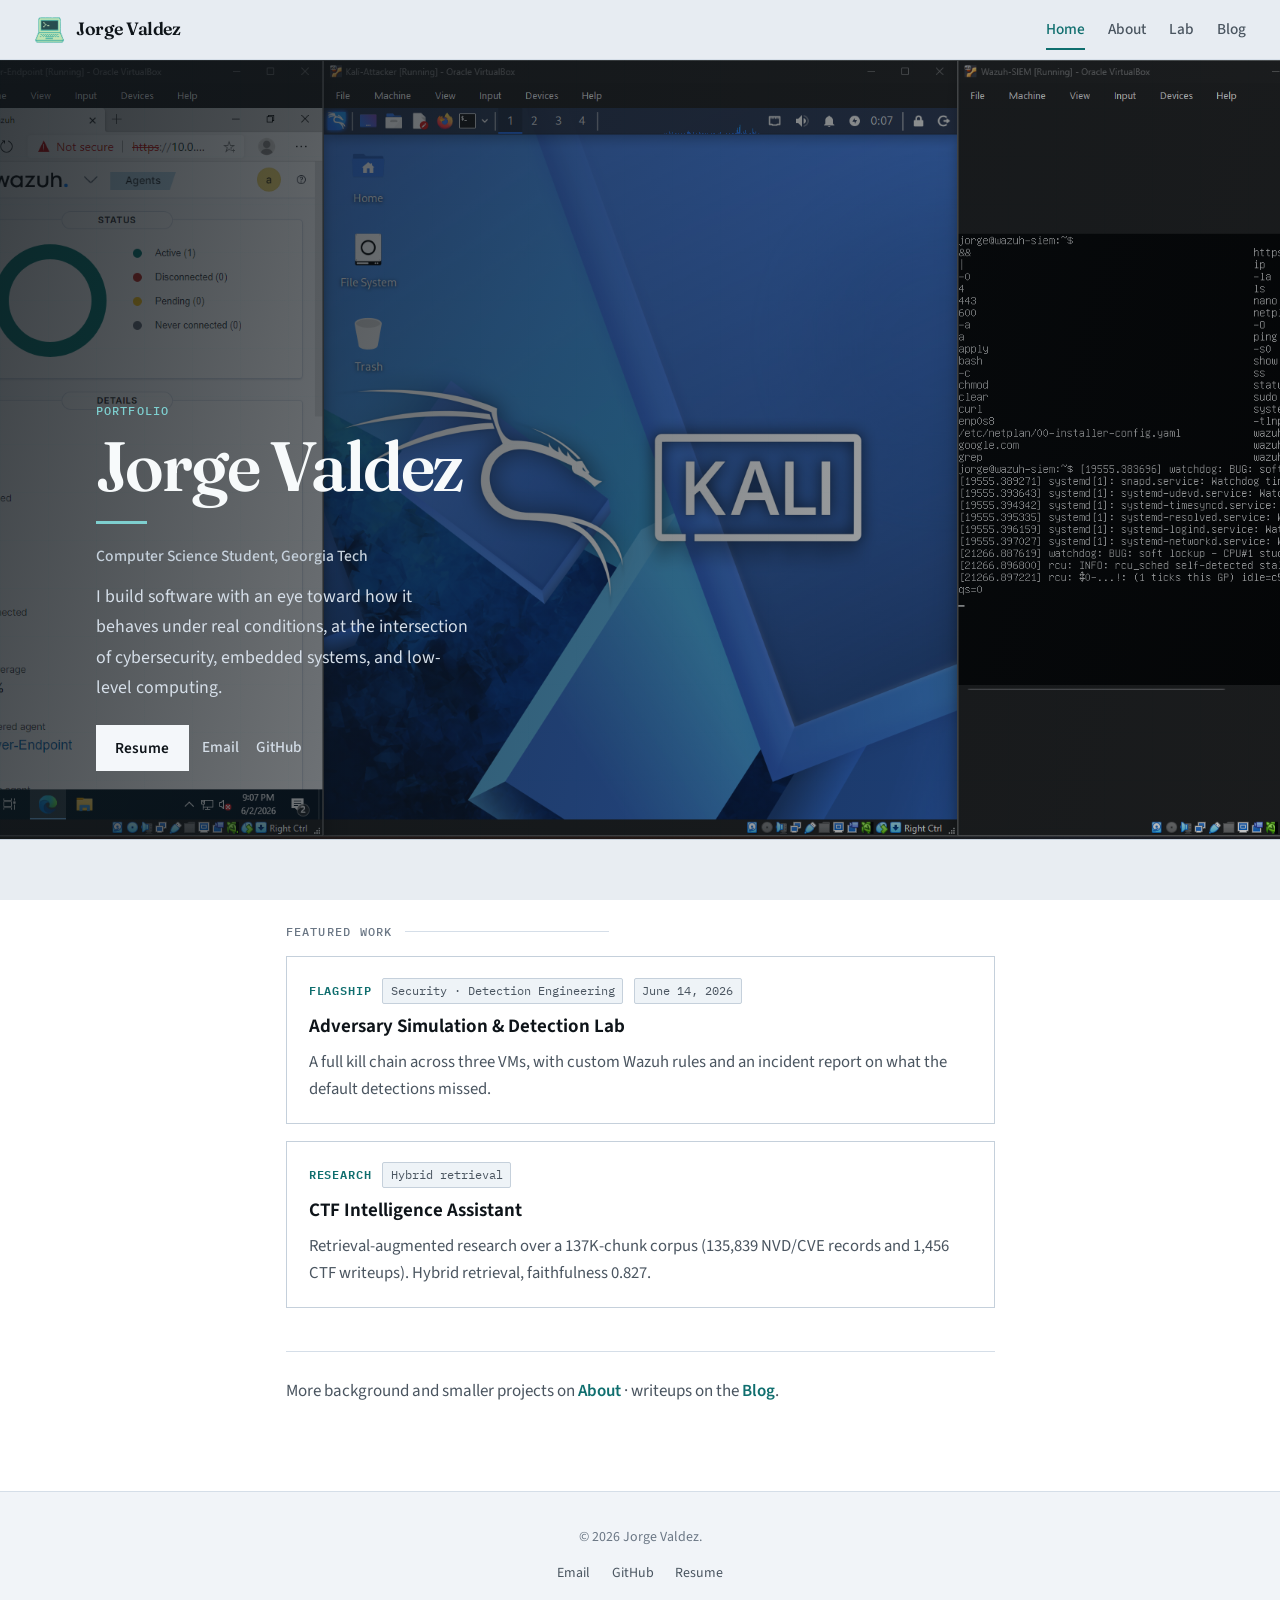
==== commit 42d6abf9: "Merge origin/main into Signal Field branch Resolve conflicts by keeping Signal Field chrome and fold" ====
--- a/index.html
+++ b/index.html
@@ -74,8 +74,8 @@
     </div>
     <div class="post-list-title">CTF Intelligence Assistant</div>
     <p class="post-list-snippet">
-      Retrieval-augmented research over a 137K-chunk corpus (NVD/CVE records and
-      CTF writeups). Faithfulness 0.827.
+      Retrieval-augmented research over a 137K-chunk corpus (135,839 NVD/CVE
+      records and 1,456 CTF writeups). Hybrid retrieval, faithfulness 0.827.
     </p>
   </a>
 
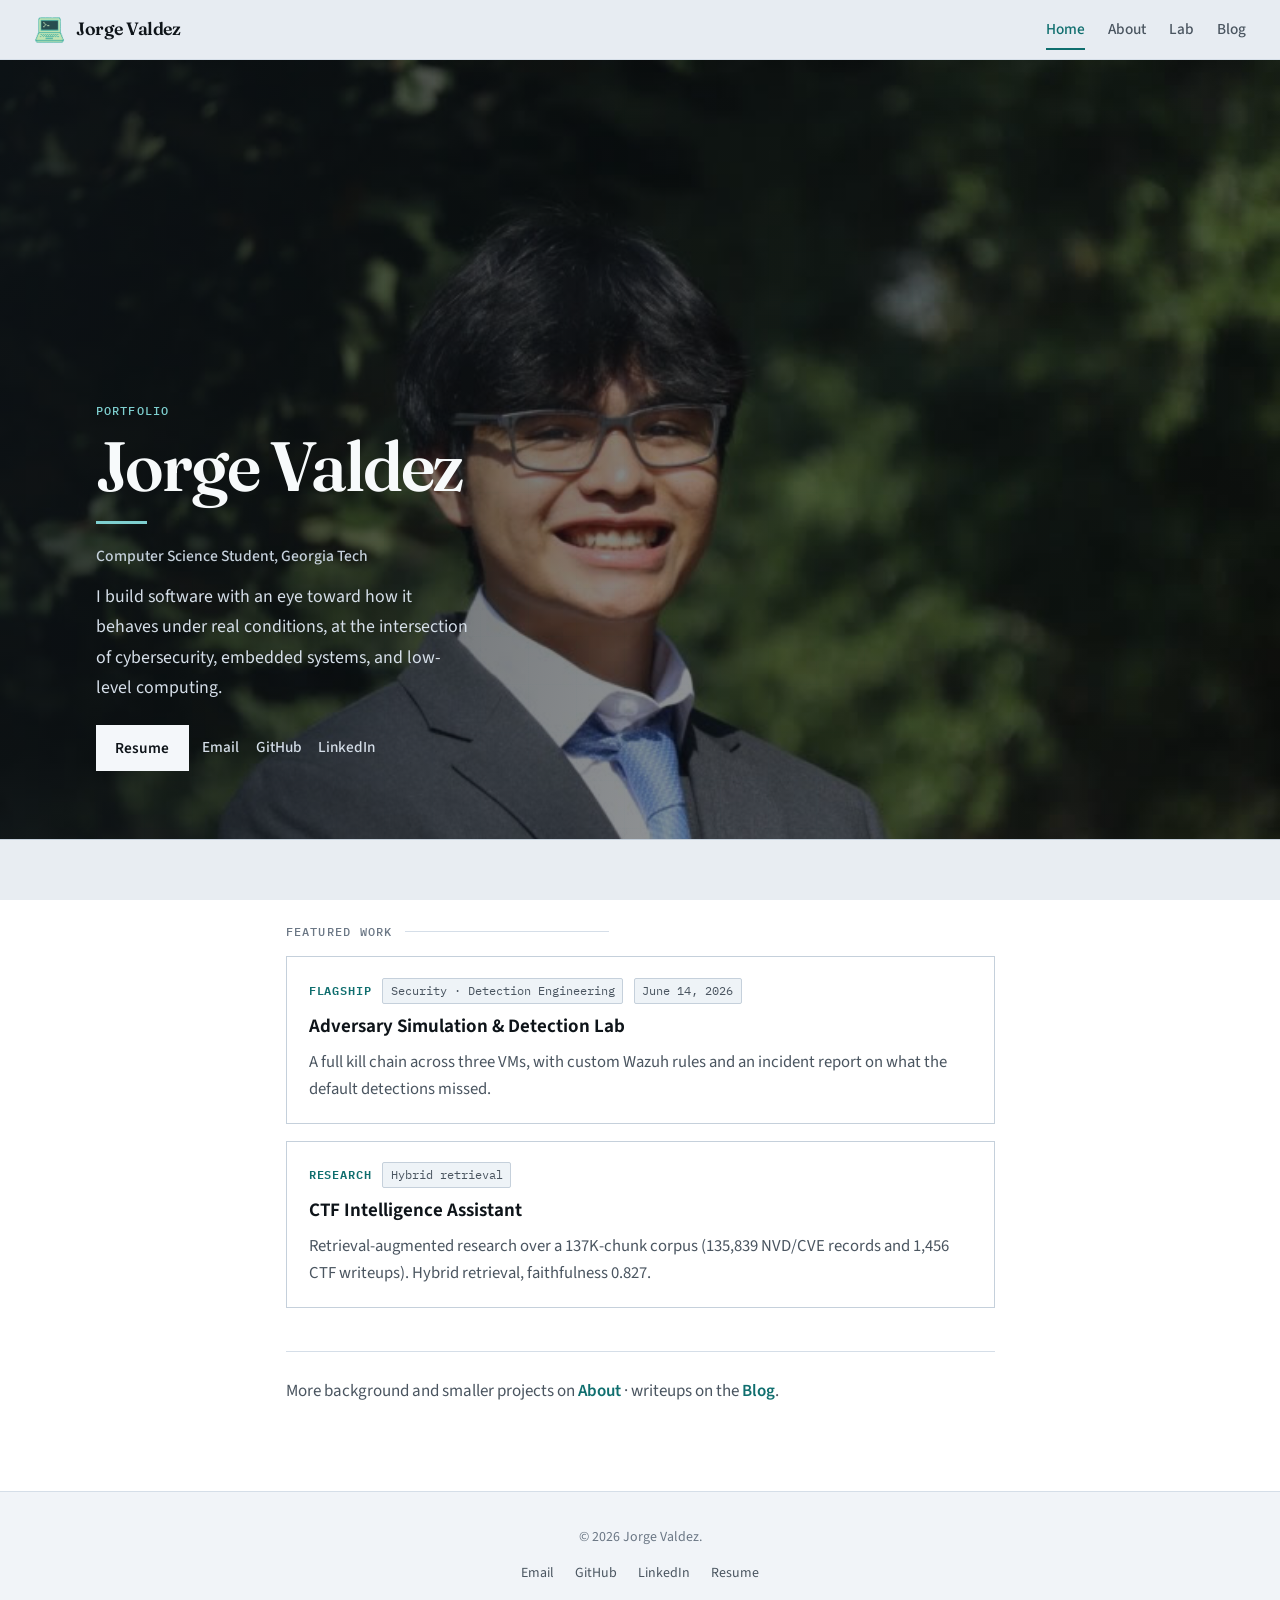
==== commit 7214cf2d: "Use LinkedIn portrait on Home and About, and add LinkedIn links. Replace the home-lab banner hero wi" ====
--- a/index.html
+++ b/index.html
@@ -27,7 +27,7 @@
 
 <header
   class="home-hero"
-  style="--home-hero-image: url('projects/security-lab/assets/images/banner-home.png')"
+  style="--home-hero-image: url('portrait.jpg')"
 >
   <div class="home-hero-inner">
     <p class="eyebrow reveal-on-load">Portfolio</p>
@@ -42,6 +42,7 @@
       <a class="btn-primary" href="resume.png" download>Resume</a>
       <a class="text-link" href="mailto:valdezjorge841@gmail.com">Email</a>
       <a class="text-link" href="https://github.com/jorgevaldezzz" target="_blank" rel="noreferrer">GitHub</a>
+      <a class="text-link" href="https://www.linkedin.com/in/jorge-valdez-a23744276/" target="_blank" rel="noreferrer">LinkedIn</a>
     </div>
   </div>
 </header>
@@ -92,6 +93,7 @@
   <ul class="footer-links">
     <li><a href="mailto:valdezjorge841@gmail.com">Email</a></li>
     <li><a href="https://github.com/jorgevaldezzz" target="_blank" rel="noreferrer">GitHub</a></li>
+    <li><a href="https://www.linkedin.com/in/jorge-valdez-a23744276/" target="_blank" rel="noreferrer">LinkedIn</a></li>
     <li><a href="resume.png" download>Resume</a></li>
   </ul>
 </footer>
--- a/styles.css
+++ b/styles.css
@@ -990,6 +990,34 @@
   border: 1px solid var(--border);
 }
 
+.headline-with-portrait {
+  align-items: center;
+  gap: 1.75rem;
+}
+
+.headline-with-portrait .headline-links {
+  justify-content: flex-start;
+  margin-top: 1.1rem;
+}
+
+.about-portrait {
+  margin: 0 !important;
+  flex: 0 0 auto;
+  width: 180px;
+  max-width: 42%;
+}
+
+.about-portrait img {
+  margin: 0 !important;
+  display: block;
+  width: 100%;
+  height: auto;
+  aspect-ratio: 1 / 1;
+  object-fit: cover;
+  object-position: center 18%;
+  border: 1px solid var(--border);
+}
+
 /* -- Post list / featured work --------------------------------- */
 
 .post-list {
@@ -1084,7 +1112,7 @@
       rgba(14, 20, 25, 0.55) 42%,
       rgba(14, 20, 25, 0.25) 100%
     ),
-    var(--home-hero-image) center / cover no-repeat,
+    var(--home-hero-image) 72% 18% / cover no-repeat,
     linear-gradient(135deg, #1a3a3a 0%, #0e1419 55%, #163050 100%);
   color: #f2f5f7;
   border-bottom: 1px solid var(--border);
@@ -1264,6 +1292,16 @@
     flex-direction: column;
   }
 
+  .headline-with-portrait {
+    flex-direction: column;
+    align-items: flex-start;
+  }
+
+  .about-portrait {
+    width: 160px;
+    max-width: 55%;
+  }
+
   .headline-links {
     justify-content: flex-start;
   }
@@ -1274,6 +1312,19 @@
 
   .home-hero {
     min-height: min(88vh, 640px);
+    background:
+      linear-gradient(
+        180deg,
+        rgba(14, 20, 25, 0.35) 0%,
+        rgba(14, 20, 25, 0.55) 42%,
+        rgba(14, 20, 25, 0.88) 100%
+      ),
+      var(--home-hero-image) 55% 12% / cover no-repeat,
+      linear-gradient(135deg, #1a3a3a 0%, #0e1419 55%, #163050 100%);
+  }
+
+  .home-hero-inner {
+    padding-top: 3.5rem;
   }
 }
 
@@ -1294,4 +1345,9 @@
   .navbar-lab-links {
     display: none;
   }
-}
+
+  .about-portrait {
+    width: 140px;
+    max-width: 50%;
+  }
+}
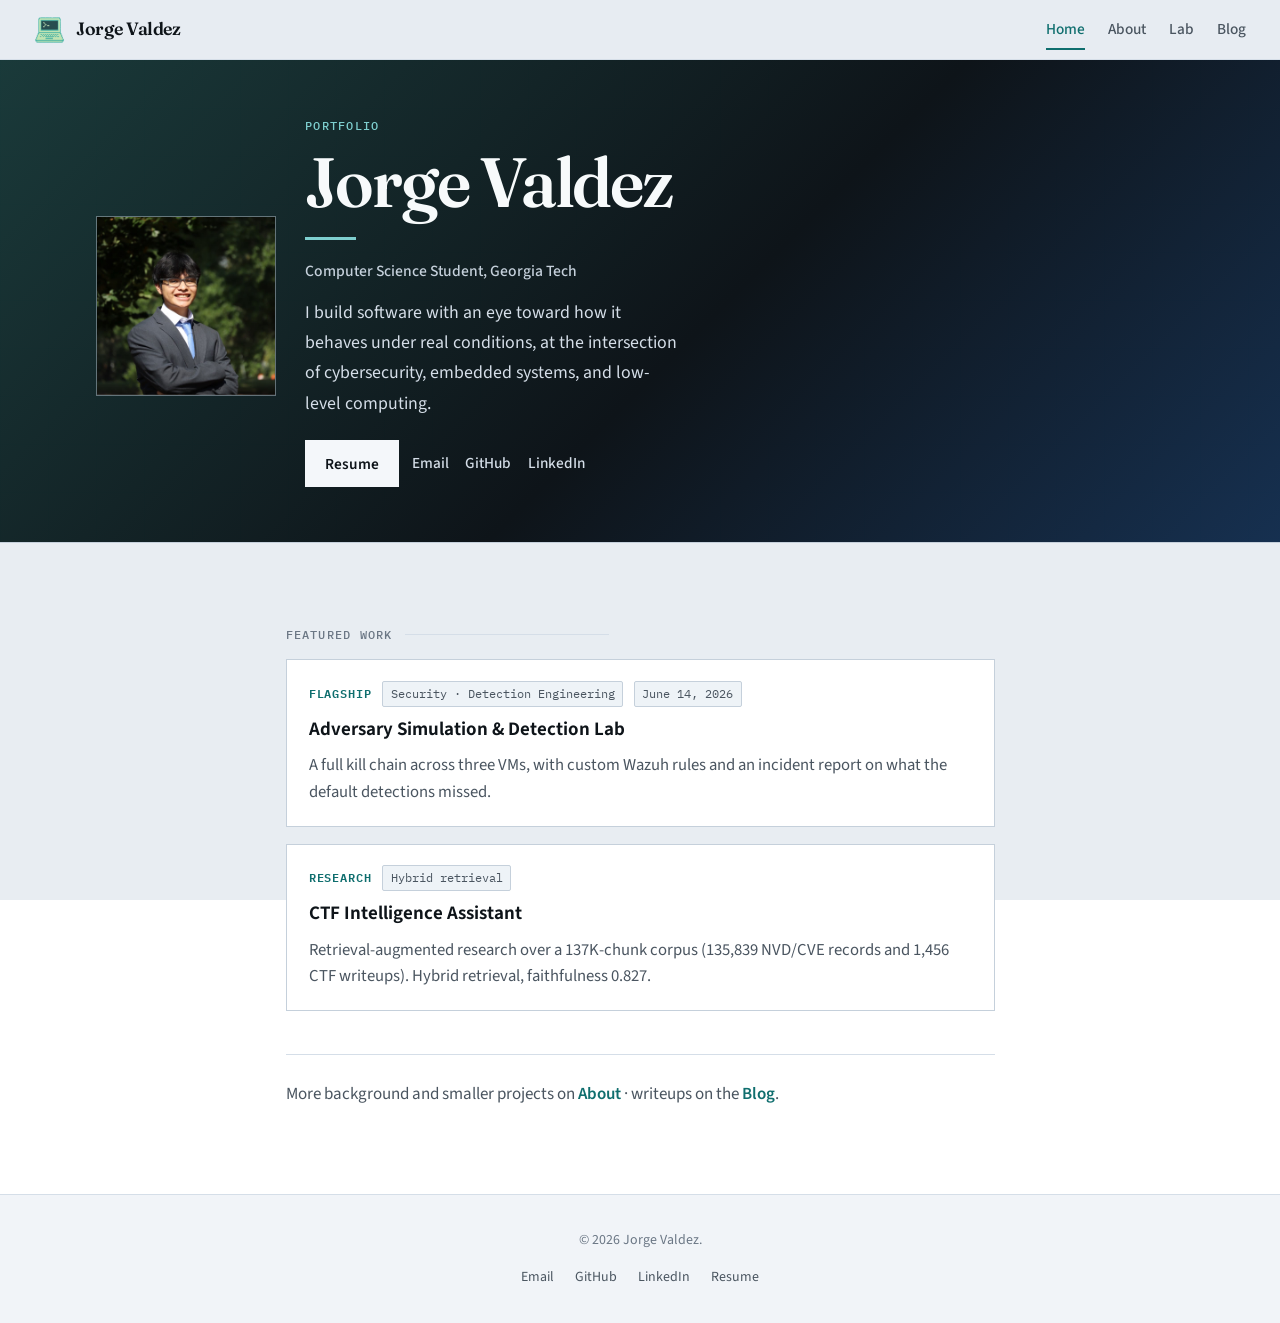
==== commit dd1775cc: "Show the home portrait as a contained square beside the headline. Stop using portrait.jpg as a full-" ====
--- a/index.html
+++ b/index.html
@@ -25,24 +25,26 @@
   </ul>
 </nav>
 
-<header
-  class="home-hero"
-  style="--home-hero-image: url('portrait.jpg')"
->
-  <div class="home-hero-inner">
-    <p class="eyebrow reveal-on-load">Portfolio</p>
-    <h1 class="post-title reveal-on-load delay-1">Jorge Valdez</h1>
-    <span class="signal-bar" aria-hidden="true"></span>
-    <p class="post-author reveal-on-load delay-2">Computer Science Student, Georgia Tech</p>
-    <p class="headline-text reveal-on-load delay-2">
-      I build software with an eye toward how it behaves under real conditions,
-      at the intersection of cybersecurity, embedded systems, and low-level computing.
-    </p>
-    <div class="hero-actions reveal-on-load delay-3">
-      <a class="btn-primary" href="resume.png" download>Resume</a>
-      <a class="text-link" href="mailto:valdezjorge841@gmail.com">Email</a>
-      <a class="text-link" href="https://github.com/jorgevaldezzz" target="_blank" rel="noreferrer">GitHub</a>
-      <a class="text-link" href="https://www.linkedin.com/in/jorge-valdez-a23744276/" target="_blank" rel="noreferrer">LinkedIn</a>
+<header class="home-hero">
+  <div class="home-hero-inner headline headline-with-portrait">
+    <figure class="about-portrait reveal-on-load">
+      <img src="portrait.jpg" alt="Portrait of Jorge Valdez" width="800" height="800" />
+    </figure>
+    <div class="home-hero-copy">
+      <p class="eyebrow reveal-on-load delay-1">Portfolio</p>
+      <h1 class="post-title reveal-on-load delay-1">Jorge Valdez</h1>
+      <span class="signal-bar" aria-hidden="true"></span>
+      <p class="post-author reveal-on-load delay-2">Computer Science Student, Georgia Tech</p>
+      <p class="headline-text reveal-on-load delay-2">
+        I build software with an eye toward how it behaves under real conditions,
+        at the intersection of cybersecurity, embedded systems, and low-level computing.
+      </p>
+      <div class="hero-actions reveal-on-load delay-3">
+        <a class="btn-primary" href="resume.png" download>Resume</a>
+        <a class="text-link" href="mailto:valdezjorge841@gmail.com">Email</a>
+        <a class="text-link" href="https://github.com/jorgevaldezzz" target="_blank" rel="noreferrer">GitHub</a>
+        <a class="text-link" href="https://www.linkedin.com/in/jorge-valdez-a23744276/" target="_blank" rel="noreferrer">LinkedIn</a>
+      </div>
     </div>
   </div>
 </header>
--- a/styles.css
+++ b/styles.css
@@ -991,6 +991,8 @@
 }
 
 .headline-with-portrait {
+  display: flex;
+  justify-content: flex-start;
   align-items: center;
   gap: 1.75rem;
 }
@@ -1101,18 +1103,8 @@
 .home-hero {
   position: relative;
   width: 100%;
-  min-height: min(92vh, 780px);
-  display: grid;
-  align-items: end;
   overflow: hidden;
   background:
-    linear-gradient(
-      105deg,
-      rgba(14, 20, 25, 0.82) 0%,
-      rgba(14, 20, 25, 0.55) 42%,
-      rgba(14, 20, 25, 0.25) 100%
-    ),
-    var(--home-hero-image) 72% 18% / cover no-repeat,
     linear-gradient(135deg, #1a3a3a 0%, #0e1419 55%, #163050 100%);
   color: #f2f5f7;
   border-bottom: 1px solid var(--border);
@@ -1137,7 +1129,15 @@
   max-width: 1140px;
   width: 100%;
   margin: 0 auto;
-  padding: 5rem 1.5rem 3.5rem;
+  padding: 3.25rem 1.5rem 2.75rem;
+}
+
+.home-hero-copy {
+  min-width: 0;
+}
+
+.home-hero .about-portrait img {
+  border-color: rgba(197, 208, 219, 0.45);
 }
 
 .home-hero .eyebrow {
@@ -1310,21 +1310,8 @@
     grid-template-columns: 1fr;
   }
 
-  .home-hero {
-    min-height: min(88vh, 640px);
-    background:
-      linear-gradient(
-        180deg,
-        rgba(14, 20, 25, 0.35) 0%,
-        rgba(14, 20, 25, 0.55) 42%,
-        rgba(14, 20, 25, 0.88) 100%
-      ),
-      var(--home-hero-image) 55% 12% / cover no-repeat,
-      linear-gradient(135deg, #1a3a3a 0%, #0e1419 55%, #163050 100%);
-  }
-
   .home-hero-inner {
-    padding-top: 3.5rem;
+    padding: 2.5rem 1.25rem 2.25rem;
   }
 }
 
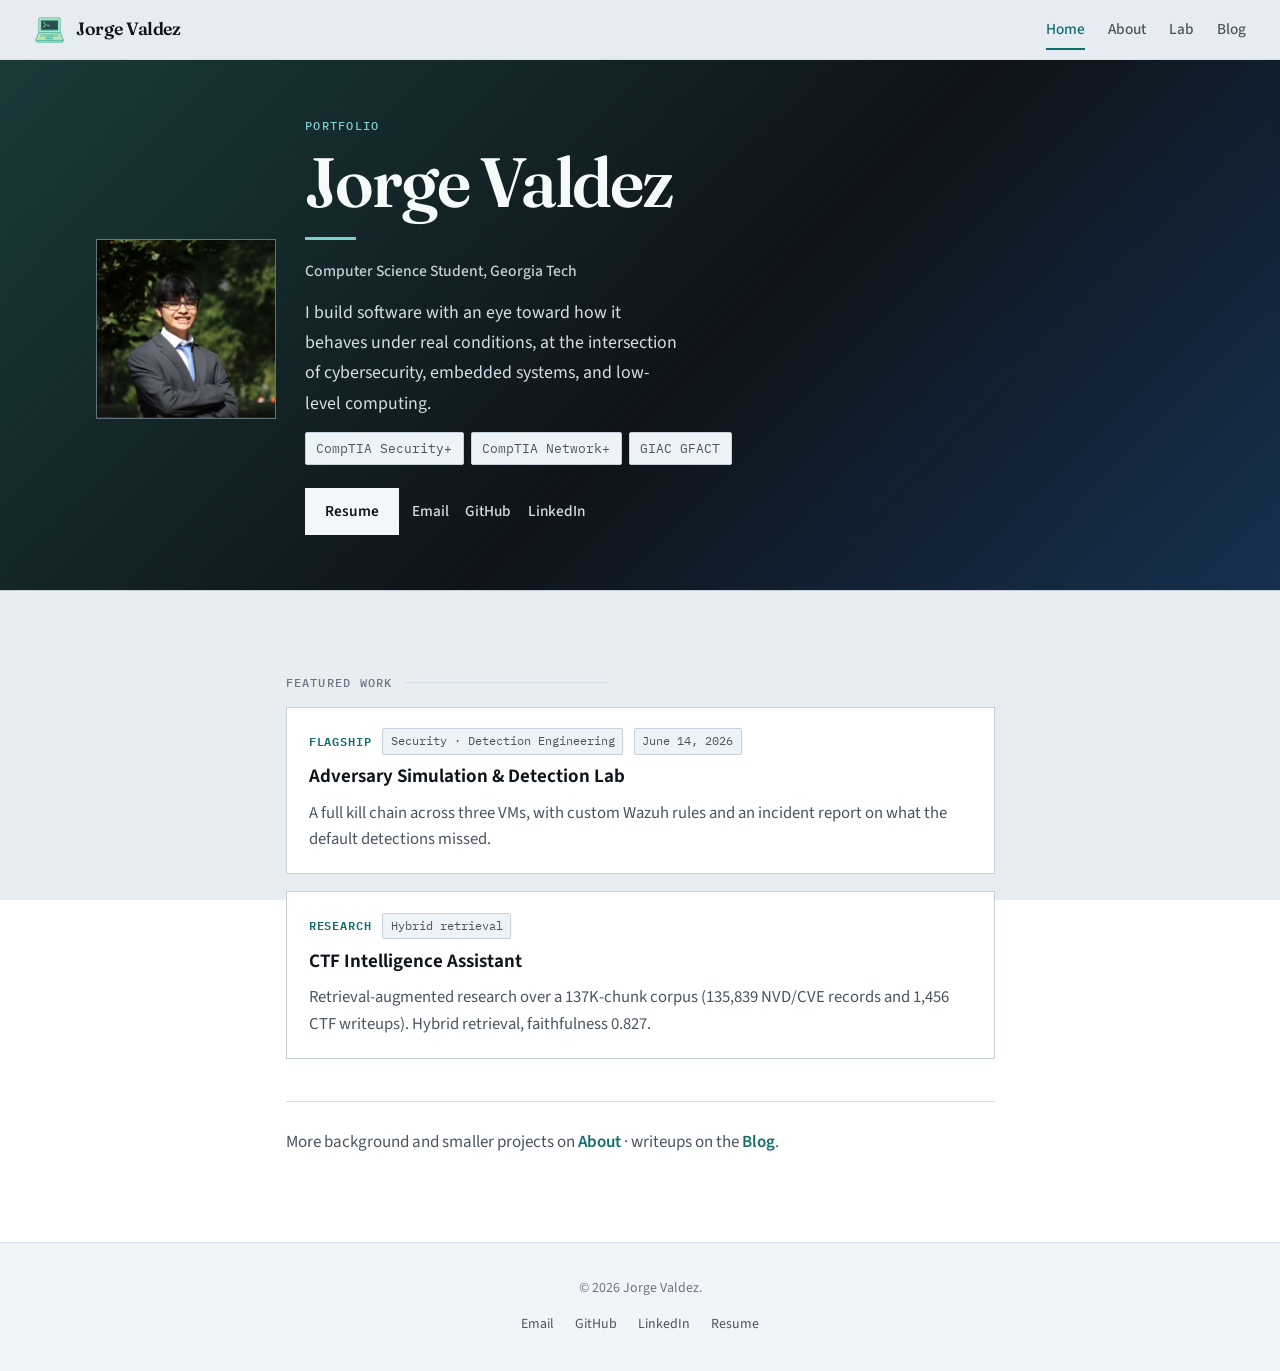
==== commit 1d366e48: "Show certifications on the home hero and lead the lab writeup with the detection outcome. Keep the h" ====
--- a/index.html
+++ b/index.html
@@ -39,6 +39,11 @@
         I build software with an eye toward how it behaves under real conditions,
         at the intersection of cybersecurity, embedded systems, and low-level computing.
       </p>
+      <div class="chip-row reveal-on-load delay-2" aria-label="Certifications">
+        <span class="chip">CompTIA Security+</span>
+        <span class="chip">CompTIA Network+</span>
+        <span class="chip">GIAC GFACT</span>
+      </div>
       <div class="hero-actions reveal-on-load delay-3">
         <a class="btn-primary" href="resume.png" download>Resume</a>
         <a class="text-link" href="mailto:valdezjorge841@gmail.com">Email</a>
